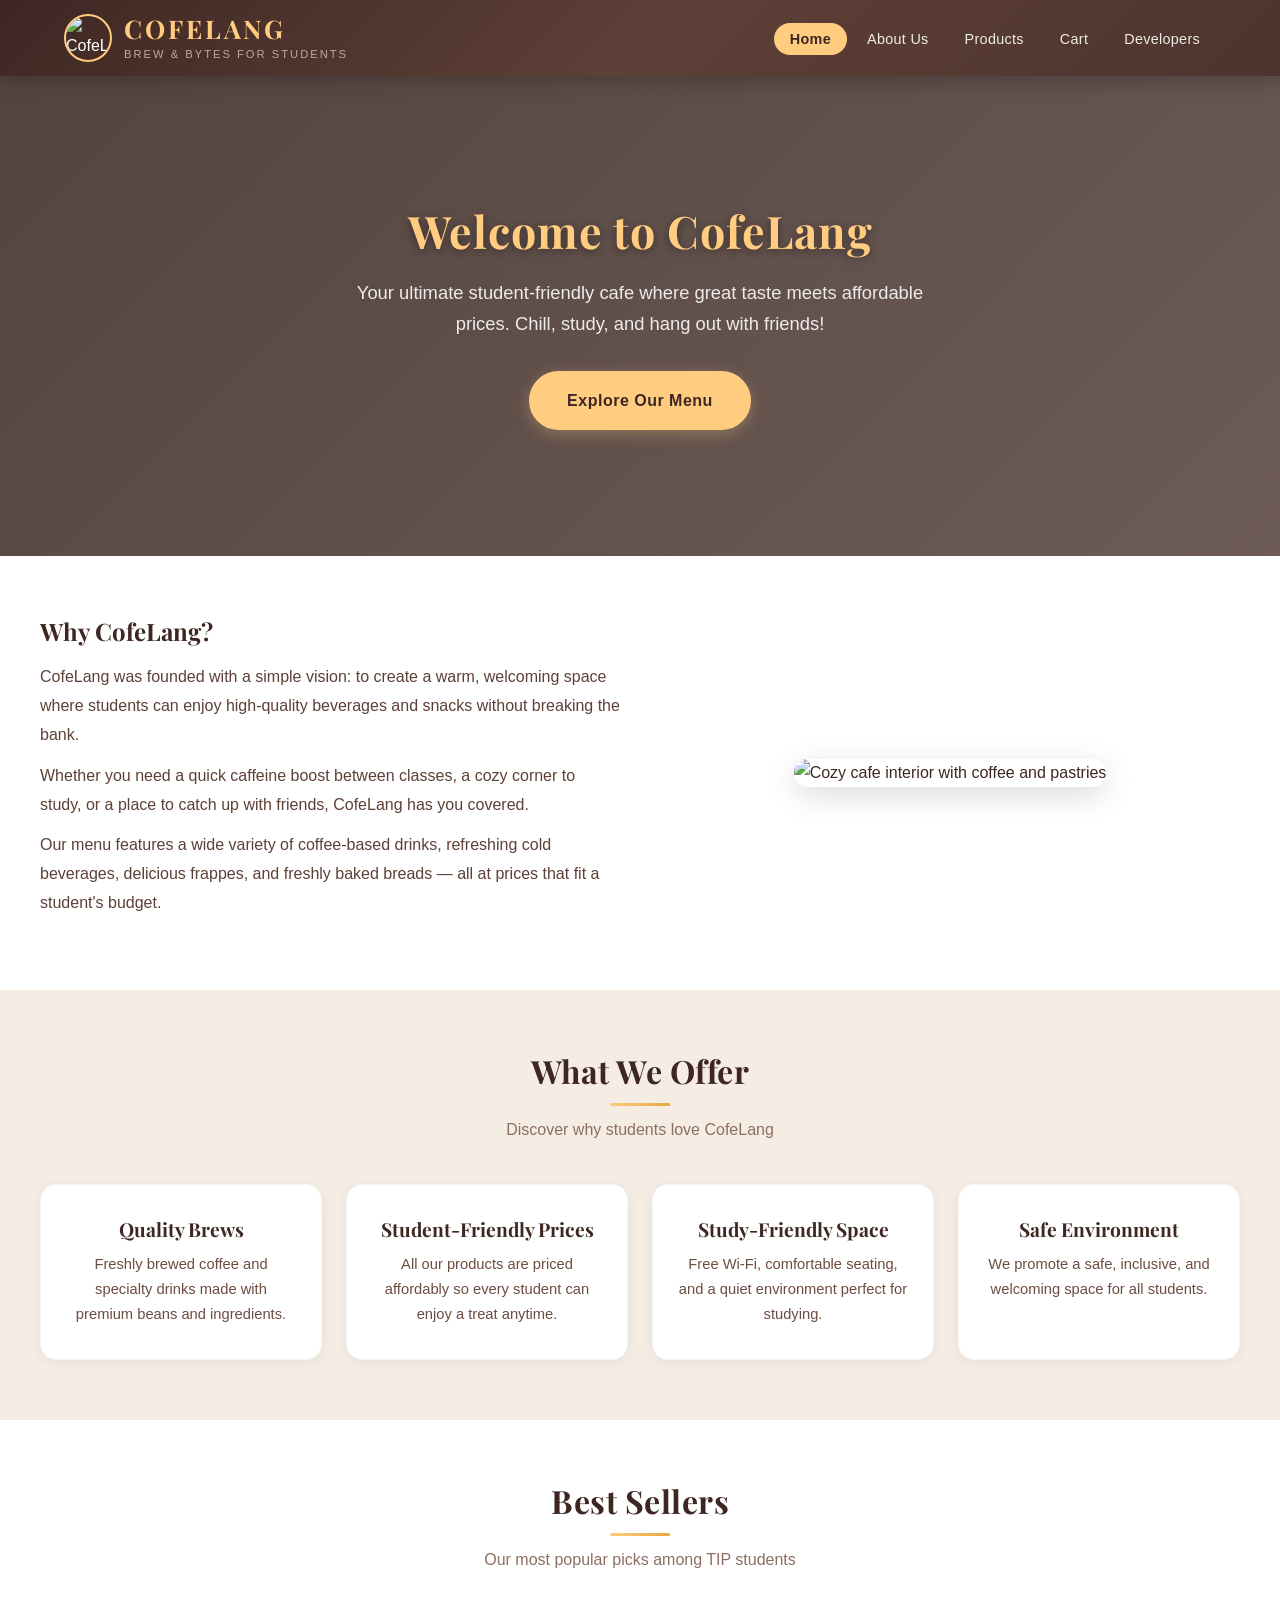
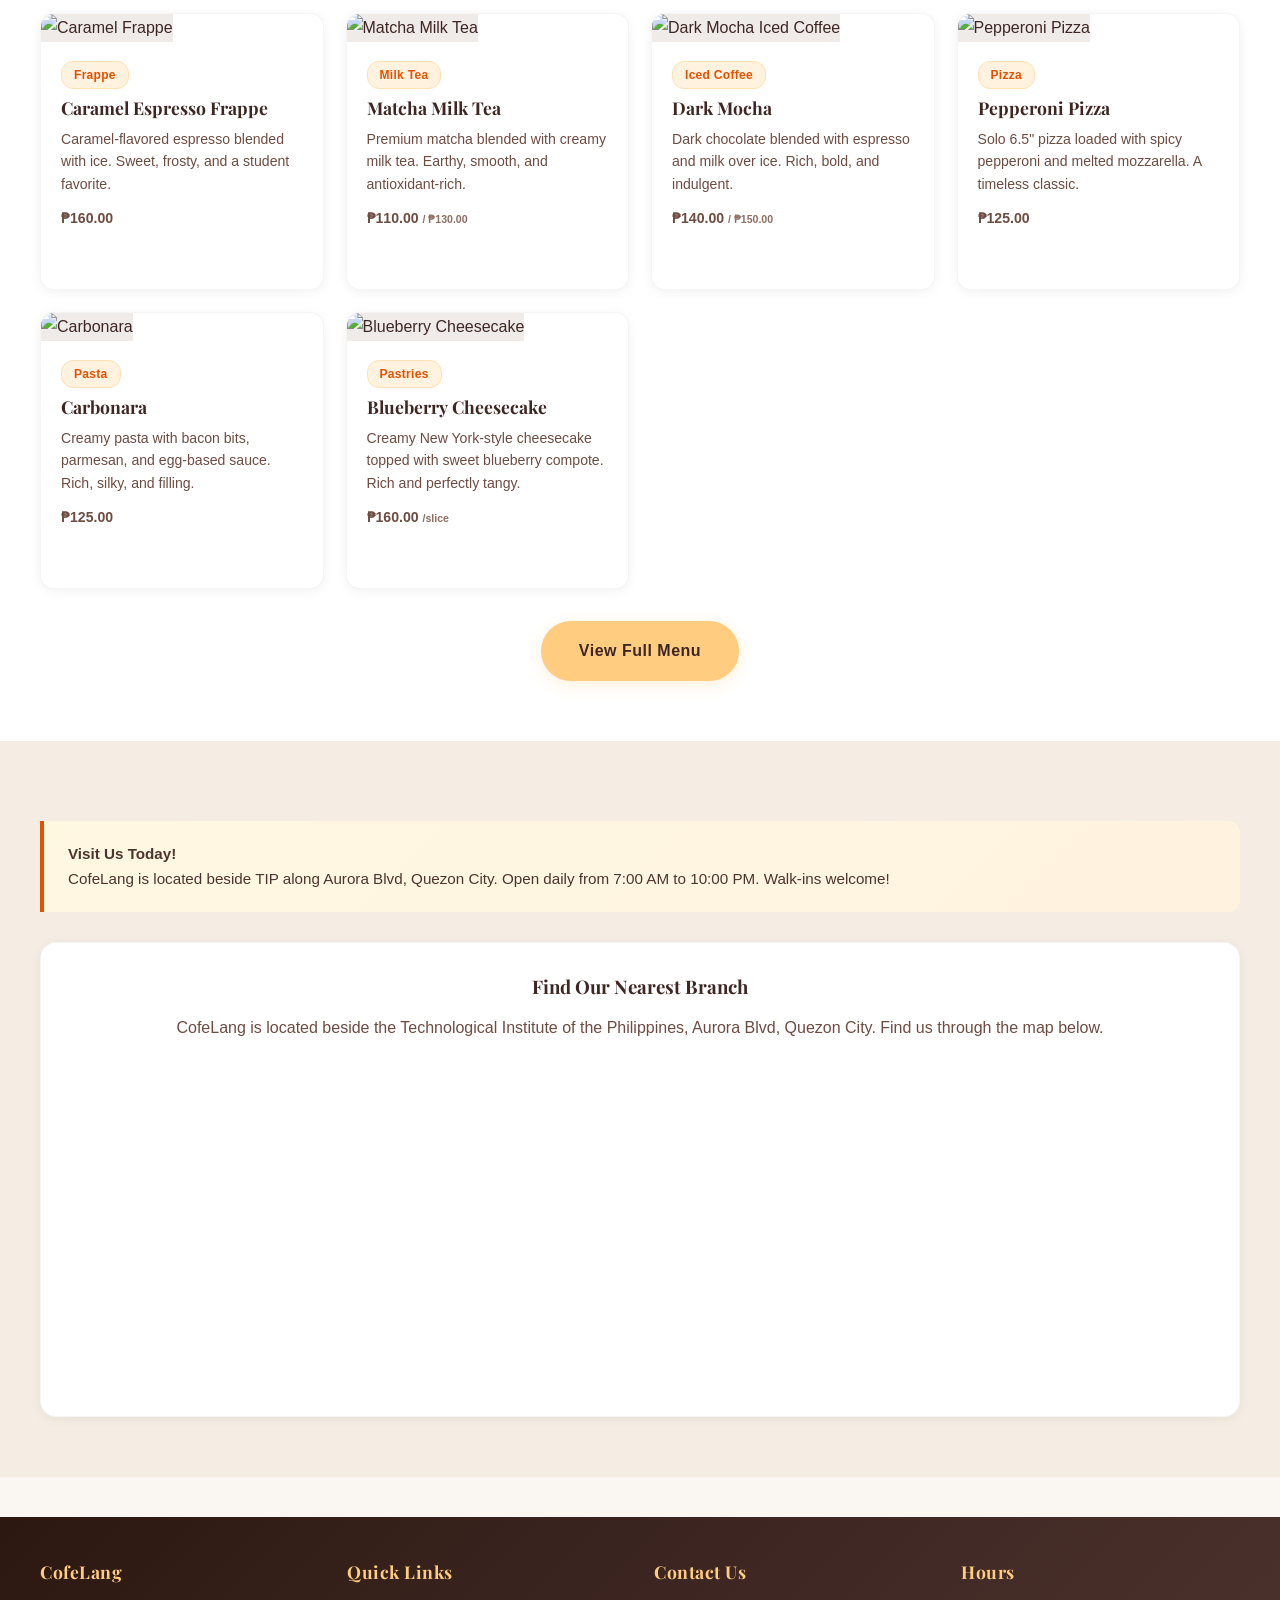
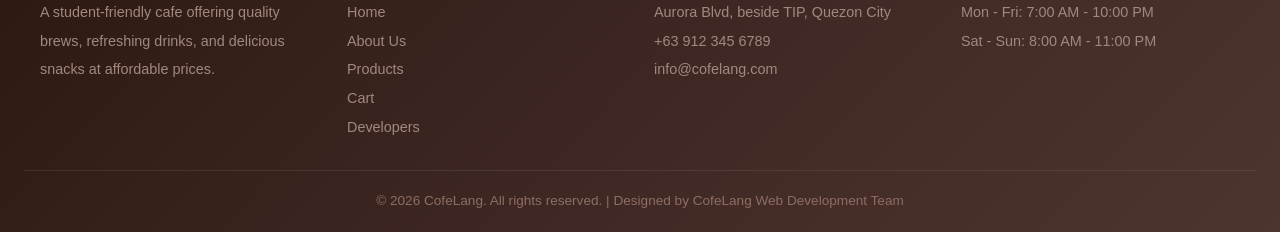
==== index.html @ e48afb29 "CofeLang Deployment" ====
﻿<!doctype html>
<html lang="en">
  <head>
    <meta charset="UTF-8" />
    <meta name="viewport" content="width=device-width, initial-scale=1.0" />
    <meta
      name="description"
      content="CofeLang - A cafe shop that welcomes every student to chill and hangout. Affordable prices, safe environment, and great drinks."
    />
    <meta
      name="keywords"
      content="cafe, coffee, students, hangout, affordable, CofeLang"
    />
    <meta name="author" content="CofeLang Web Development Team" />
    <title>CofeLang - Home</title>
    <link rel="icon" type="assets/icon/x-icon" href="assets/icon/logo.ico" />

    <link rel="preconnect" href="https://fonts.googleapis.com" />
    <link rel="preconnect" href="https://fonts.gstatic.com" crossorigin />
    <link
      href="https://fonts.googleapis.com/css2?family=Playfair+Display:wght@400;600;700&display=swap"
      rel="stylesheet"
    />

    <link rel="stylesheet" href="styles.css" />
  </head>
  <body>
    <header>
      <div class="header-container">
        <a href="index.html" class="logo">
          <img src="assets/logo.svg" alt="CofeLang Logo" />
          <div class="logo-text">
            <h1>CofeLang</h1>
            <p>Brew &amp; Bytes for Students</p>
          </div>
        </a>
        <nav>
          <ul>
            <li><a href="index.html" class="active">Home</a></li>
            <li><a href="about.html">About Us</a></li>
            <li><a href="products.html">Products</a></li>
            <li><a href="cart.html">Cart</a></li>
            <li><a href="developers.html">Developers</a></li>
          </ul>
        </nav>
      </div>
    </header>

    <section class="hero full-width">
      <h2>Welcome to CofeLang</h2>
      <p>
        Your ultimate student-friendly cafe where great taste meets affordable
        prices. Chill, study, and hang out with friends!
      </p>
      <a href="products.html" class="hero-btn">Explore Our Menu</a>
    </section>

    <section class="section-bg-white">
      <div class="section-inner">
        <div class="welcome">
          <div class="welcome-text">
            <h3>Why CofeLang?</h3>
            <p>
              CofeLang was founded with a simple vision: to create a warm,
              welcoming space where students can enjoy high-quality beverages
              and snacks without breaking the bank.
            </p>
            <p>
              Whether you need a quick caffeine boost between classes, a cozy
              corner to study, or a place to catch up with friends, CofeLang has
              you covered.
            </p>
            <p>
              Our menu features a wide variety of coffee-based drinks,
              refreshing cold beverages, delicious frappes, and freshly baked
              breads &mdash; all at prices that fit a student's budget.
            </p>
          </div>
          <div class="welcome-img">
            <img
              src="assets/cozy-cafe-interior.avif"
              alt="Cozy cafe interior with coffee and pastries"
            />
          </div>
        </div>
      </div>
    </section>

    <section class="section-bg-warm">
      <div class="section-inner">
        <h2 class="section-title">What We Offer</h2>
        <p class="section-subtitle">Discover why students love CofeLang</p>
        <div class="features">
          <article class="feature-card">
            <div class="feature-icon"></div>
            <h3>Quality Brews</h3>
            <p>
              Freshly brewed coffee and specialty drinks made with premium beans
              and ingredients.
            </p>
          </article>
          <article class="feature-card">
            <div class="feature-icon"></div>
            <h3>Student-Friendly Prices</h3>
            <p>
              All our products are priced affordably so every student can enjoy
              a treat anytime.
            </p>
          </article>
          <article class="feature-card">
            <div class="feature-icon"></div>
            <h3>Study-Friendly Space</h3>
            <p>
              Free Wi-Fi, comfortable seating, and a quiet environment perfect
              for studying.
            </p>
          </article>
          <article class="feature-card">
            <div class="feature-icon"></div>
            <h3>Safe Environment</h3>
            <p>
              We promote a safe, inclusive, and welcoming space for all
              students.
            </p>
          </article>
        </div>
      </div>
    </section>

    <section class="section-bg-white">
      <div class="section-inner">
        <h2 class="section-title">Best Sellers</h2>
        <p class="section-subtitle">
          Our most popular picks among TIP students
        </p>
        <div class="products-grid">
          <article class="product-card">
            <img
              src="assets/products/frappe/orig.jpg"
              alt="Caramel Frappe"
              class="product-img"
            />
            <div class="product-info">
              <span class="product-category">Frappe</span>
              <h3>Caramel Espresso Frappe</h3>
              <p>
                Caramel-flavored espresso blended with ice. Sweet, frosty, and a
                student favorite.
              </p>
              <p class="product-price">&#8369;160.00</p>
            </div>
          </article>

          <article class="product-card">
            <img
              src="assets/products/milktea/matcha.jpg"
              alt="Matcha Milk Tea"
              class="product-img"
            />
            <div class="product-info">
              <span class="product-category">Milk Tea</span>
              <h3>Matcha Milk Tea</h3>
              <p>
                Premium matcha blended with creamy milk tea. Earthy, smooth, and
                antioxidant-rich.
              </p>
              <p class="product-price">
                &#8369;110.00
                <span style="font-size: 0.75em; color: #8d6e63"
                  >/ &#8369;130.00</span
                >
              </p>
            </div>
          </article>

          <article class="product-card">
            <img
              src="assets/products/iced-coffee/dark-mocha.jpg"
              alt="Dark Mocha Iced Coffee"
              class="product-img"
            />
            <div class="product-info">
              <span class="product-category">Iced Coffee</span>
              <h3>Dark Mocha</h3>
              <p>
                Dark chocolate blended with espresso and milk over ice. Rich,
                bold, and indulgent.
              </p>
              <p class="product-price">
                &#8369;140.00
                <span style="font-size: 0.75em; color: #8d6e63"
                  >/ &#8369;150.00</span
                >
              </p>
            </div>
          </article>

          <article class="product-card">
            <img
              src="assets/products/Pizza/pizza/pepperoni-pizzaa.jpg"
              alt="Pepperoni Pizza"
              class="product-img"
            />
            <div class="product-info">
              <span class="product-category">Pizza</span>
              <h3>Pepperoni Pizza</h3>
              <p>
                Solo 6.5" pizza loaded with spicy pepperoni and melted
                mozzarella. A timeless classic.
              </p>
              <p class="product-price">&#8369;125.00</p>
            </div>
          </article>

          <article class="product-card">
            <img
              src="assets/products/Pasta/pasta/carbonara.jpg"
              alt="Carbonara"
              class="product-img"
            />
            <div class="product-info">
              <span class="product-category">Pasta</span>
              <h3>Carbonara</h3>
              <p>
                Creamy pasta with bacon bits, parmesan, and egg-based sauce.
                Rich, silky, and filling.
              </p>
              <p class="product-price">&#8369;125.00</p>
            </div>
          </article>

          <article class="product-card">
            <img
              src="assets/products/Pastries/pastries/blueberry-cheesecake.jpg"
              alt="Blueberry Cheesecake"
              class="product-img"
            />
            <div class="product-info">
              <span class="product-category">Pastries</span>
              <h3>Blueberry Cheesecake</h3>
              <p>
                Creamy New York-style cheesecake topped with sweet blueberry
                compote. Rich and perfectly tangy.
              </p>
              <p class="product-price">
                &#8369;160.00
                <span style="font-size: 0.75em; color: #8d6e63">/slice</span>
              </p>
            </div>
          </article>
        </div>
        <p style="text-align: center; margin-top: 32px">
          <a href="products.html" class="hero-btn" style="display: inline-block"
            >View Full Menu</a
          >
        </p>
      </div>
    </section>

    <section class="section-bg-warm">
      <div class="section-inner">
        <div class="highlight-box" style="margin-bottom: 20px">
          <strong>Visit Us Today!</strong><br />
          CofeLang is located beside TIP along Aurora Blvd, Quezon City. Open
          daily from 7:00 AM to 10:00 PM. Walk-ins welcome!
        </div>
        <div class="geolocation-section" id="location">
          <h3>Find Our Nearest Branch</h3>
          <p style="color: #6d4c41; margin-bottom: 15px">
            CofeLang is located beside the Technological Institute of the
            Philippines, Aurora Blvd, Quezon City. Find us through the map
            below.
          </p>
          <iframe
            src="https://maps.google.com/maps?q=Technological+Institute+of+the+Philippines+Aurora+Blvd+Quezon+City&t=&z=16&ie=UTF8&iwloc=&output=embed"
            width="100%"
            height="320"
            style="border: 0; border-radius: 10px"
            allowfullscreen=""
            loading="lazy"
            title="CofeLang Branch Location - near TIP Aurora Blvd"
          >
          </iframe>
        </div>
      </div>
    </section>

    <footer>
      <div class="footer-content">
        <div class="footer-col">
          <h4>CofeLang</h4>
          <p>
            A student-friendly cafe offering quality brews, refreshing drinks,
            and delicious snacks at affordable prices.
          </p>
        </div>
        <div class="footer-col">
          <h4>Quick Links</h4>
          <a href="index.html">Home</a>
          <a href="about.html">About Us</a>
          <a href="products.html">Products</a>
          <a href="cart.html">Cart</a>
          <a href="developers.html">Developers</a>
        </div>
        <div class="footer-col">
          <h4>Contact Us</h4>
          <p>Aurora Blvd, beside TIP, Quezon City</p>
          <p>+63 912 345 6789</p>
          <p>info@cofelang.com</p>
        </div>
        <div class="footer-col">
          <h4>Hours</h4>
          <p>Mon - Fri: 7:00 AM - 10:00 PM</p>
          <p>Sat - Sun: 8:00 AM - 11:00 PM</p>
        </div>
      </div>
      <div class="footer-bottom">
        <p>
          &copy; 2026 CofeLang. All rights reserved. | Designed by CofeLang Web
          Development Team
        </p>
      </div>
    </footer>
  </body>
</html>
---- styles.css ----
/* ============================================
   CofeLang - External Stylesheet
   Cafe Shop Website for Students
   ============================================ */

/* --- CSS Reset & Base Styles --- */
* {
  margin: 0;
  padding: 0;
  box-sizing: border-box;
}

html {
  scroll-behavior: smooth;
}

body {
  font-family: 'Segoe UI', Arial, Helvetica, sans-serif;
  background-color: #faf6f1;
  color: #3e2723;
  line-height: 1.7;
  -webkit-font-smoothing: antialiased;
}

h1,
h2,
h3,
h4,
h5,
h6 {
  font-family: 'Playfair Display', Georgia, serif;
  font-weight: 700;
  line-height: 1.3;
}

/* --- Header & Navigation --- */
header {
  background: linear-gradient(135deg, #3e2723 0%, #5d4037 50%, #4e342e 100%);
  color: #fff;
  padding: 12px 0;
  position: sticky;
  top: 0;
  z-index: 1000;
  box-shadow: 0 4px 20px rgba(0, 0, 0, 0.25);
  backdrop-filter: blur(10px);
}

.header-container {
  max-width: 1200px;
  margin: 0 auto;
  padding: 0 24px;
  display: flex;
  align-items: center;
  justify-content: space-between;
}

.logo {
  display: flex;
  align-items: center;
  gap: 12px;
  text-decoration: none;
  color: #fff;
}

.logo img {
  height: 48px;
  width: 48px;
  border-radius: 50%;
  border: 2px solid #ffcc80;
  transition: transform 0.3s ease;
}

.logo:hover img {
  transform: scale(1.05);
}

.logo-text h1 {
  font-size: 1.6em;
  font-family: 'Playfair Display', Georgia, serif;
  color: #ffcc80;
  letter-spacing: 3px;
  text-transform: uppercase;
}

.logo-text p {
  font-family: 'Segoe UI', Arial, sans-serif;
  font-size: 0.7em;
  color: #bcaaa4;
  letter-spacing: 2px;
  text-transform: uppercase;
  font-weight: 300;
}

nav ul {
  list-style: none;
  display: flex;
  gap: 4px;
}

nav ul li a {
  color: #efebe9;
  text-decoration: none;
  padding: 8px 16px;
  border-radius: 20px;
  transition: all 0.3s ease;
  font-family: 'Segoe UI', Arial, sans-serif;
  font-size: 0.9em;
  font-weight: 500;
  letter-spacing: 0.3px;
}

nav ul li a:hover,
nav ul li a.active {
  background-color: #ffcc80;
  color: #3e2723;
  font-weight: 600;
}

/* --- Hero Section (Home Page) --- */
.hero {
  background:
    linear-gradient(135deg, rgba(42, 24, 18, 0.8), rgba(62, 39, 35, 0.75)),
    url('https://images.unsplash.com/photo-1495474472287-4d71bcdd2085?w=1200')
      center/cover no-repeat;
  color: #fff;
  text-align: center;
  padding: 100px 24px;
  min-height: 480px;
  display: flex;
  flex-direction: column;
  align-items: center;
  justify-content: center;
}

.hero h2 {
  font-size: 2.8em;
  margin-bottom: 16px;
  color: #ffcc80;
  text-shadow: 0 2px 8px rgba(0, 0, 0, 0.4);
  letter-spacing: 1px;
}

.hero p {
  font-family: 'Segoe UI', Arial, sans-serif;
  font-size: 1.15em;
  max-width: 580px;
  margin-bottom: 32px;
  color: #efebe9;
  line-height: 1.7;
  font-weight: 300;
}

.hero-btn {
  display: inline-block;
  padding: 14px 36px;
  background-color: #ffcc80;
  color: #3e2723;
  text-decoration: none;
  border-radius: 30px;
  font-family: 'Segoe UI', Arial, sans-serif;
  font-size: 1em;
  font-weight: 600;
  letter-spacing: 0.5px;
  transition: all 0.3s ease;
  border: 2px solid #ffcc80;
  box-shadow: 0 4px 15px rgba(255, 204, 128, 0.3);
}

.hero-btn:hover {
  background-color: transparent;
  color: #ffcc80;
  box-shadow: 0 4px 20px rgba(255, 204, 128, 0.4);
  transform: translateY(-2px);
}

/* --- Section Styles --- */
section {
  max-width: 1200px;
  margin: 0 auto;
  padding: 60px 24px;
}

/* Full-width override for sections that should span the viewport */
section.hero,
section.full-width {
  max-width: none;
  margin: 0;
}

.section-title {
  text-align: center;
  font-size: 2em;
  color: #3e2723;
  margin-bottom: 10px;
  position: relative;
  letter-spacing: 0.5px;
}

.section-title::after {
  content: '';
  display: block;
  width: 60px;
  height: 3px;
  background: linear-gradient(90deg, #ffcc80, #e6a740);
  margin: 12px auto 0;
  border-radius: 2px;
}

.section-subtitle {
  text-align: center;
  color: #8d6e63;
  margin-bottom: 40px;
  font-family: 'Segoe UI', Arial, sans-serif;
  font-size: 1em;
  font-weight: 400;
}

/* --- Welcome Section (Home) --- */
.welcome {
  display: flex;
  align-items: center;
  gap: 40px;
  flex-wrap: wrap;
  justify-content: center;
}

.welcome-text {
  flex: 1;
  min-width: 300px;
}

.welcome-text h3 {
  font-size: 1.5em;
  color: #3e2723;
  margin-bottom: 16px;
}

.welcome-text p {
  font-family: 'Segoe UI', Arial, sans-serif;
  font-size: 1em;
  color: #5d4037;
  margin-bottom: 12px;
  line-height: 1.8;
}

.welcome-img {
  flex: 1;
  min-width: 300px;
  text-align: center;
}

.welcome-img img {
  width: 100%;
  max-width: 450px;
  border-radius: 16px;
  box-shadow: 0 8px 30px rgba(0, 0, 0, 0.15);
  transition: transform 0.3s ease;
}

.welcome-img img:hover {
  transform: scale(1.02);
}

/* --- Features Grid --- */
.features {
  display: grid;
  grid-template-columns: repeat(auto-fit, minmax(250px, 1fr));
  gap: 24px;
  margin-top: 40px;
}

.feature-card {
  background: #fff;
  border-radius: 16px;
  padding: 32px 24px;
  text-align: center;
  box-shadow: 0 2px 12px rgba(0, 0, 0, 0.06);
  border: 1px solid rgba(0, 0, 0, 0.04);
  transition:
    transform 0.3s ease,
    box-shadow 0.3s ease;
}

.feature-card:hover {
  transform: translateY(-6px);
  box-shadow: 0 12px 32px rgba(0, 0, 0, 0.12);
}

.feature-icon {
  font-size: 2.8em;
  margin-bottom: 16px;
  display: none;
}

.feature-card h3 {
  color: #3e2723;
  margin-bottom: 10px;
  font-size: 1.2em;
}

.feature-card p {
  font-family: 'Segoe UI', Arial, sans-serif;
  color: #6d4c41;
  font-size: 0.92em;
  line-height: 1.7;
}

/* --- About Page --- */
.about-content {
  display: flex;
  gap: 40px;
  flex-wrap: wrap;
  align-items: flex-start;
}

.about-text {
  flex: 1;
  min-width: 300px;
}

.about-text h3 {
  font-size: 1.4em;
  color: #3e2723;
  margin-bottom: 14px;
  border-left: 4px solid #ffcc80;
  padding-left: 14px;
}

.about-text p {
  font-family: 'Segoe UI', Arial, sans-serif;
  margin-bottom: 14px;
  color: #5d4037;
  text-align: justify;
  line-height: 1.8;
}

.about-image {
  flex: 1;
  min-width: 300px;
  text-align: center;
}

.about-image img {
  width: 100%;
  max-width: 420px;
  border-radius: 16px;
  box-shadow: 0 8px 30px rgba(0, 0, 0, 0.12);
}

.mission-vision {
  display: grid;
  grid-template-columns: repeat(auto-fit, minmax(300px, 1fr));
  gap: 24px;
  margin-top: 40px;
}

.mv-card {
  background: linear-gradient(135deg, #3e2723, #5d4037);
  color: #fff;
  border-radius: 16px;
  padding: 32px;
  text-align: center;
  box-shadow: 0 6px 24px rgba(0, 0, 0, 0.15);
}

.mv-card h3 {
  color: #ffcc80;
  margin-bottom: 14px;
  font-size: 1.3em;
}

.mv-card p {
  font-family: 'Segoe UI', Arial, sans-serif;
  color: #d7ccc8;
  line-height: 1.8;
  font-size: 0.95em;
}

/* --- Products Page --- */
.category-filter {
  text-align: center;
  margin-bottom: 30px;
}

.category-filter button {
  padding: 10px 24px;
  margin: 4px;
  border: 2px solid #4e342e;
  background: transparent;
  color: #4e342e;
  border-radius: 25px;
  cursor: pointer;
  font-family: 'Segoe UI', Arial, sans-serif;
  font-size: 0.9em;
  font-weight: 500;
  transition: all 0.3s ease;
}

.category-filter button:hover,
.category-filter button.active {
  background-color: #4e342e;
  color: #fff;
}

.products-grid {
  display: grid;
  grid-template-columns: repeat(auto-fill, minmax(260px, 1fr));
  gap: 22px;
}

.product-card {
  background: #fff;
  border-radius: 14px;
  overflow: hidden;
  box-shadow: 0 2px 12px rgba(0, 0, 0, 0.06);
  border: 1px solid rgba(0, 0, 0, 0.04);
  transition:
    transform 0.3s ease,
    box-shadow 0.3s ease;
}

.product-card:hover {
  transform: translateY(-5px);
  box-shadow: 0 10px 28px rgba(0, 0, 0, 0.12);
}

.product-img {
  width: 100%;
  height: 200px;
  object-fit: cover;
  background-color: #efebe9;
}

.product-info {
  padding: 18px 20px 20px;
}

.product-category {
  display: inline-block;
  background-color: #fff3e0;
  color: #e65100;
  padding: 3px 12px;
  border-radius: 12px;
  font-family: 'Segoe UI', Arial, sans-serif;
  font-size: 0.75em;
  margin-bottom: 8px;
  font-weight: 600;
  letter-spacing: 0.3px;
  border: 1px solid #ffe0b2;
}

.product-info h3 {
  color: #3e2723;
  margin-bottom: 8px;
  font-size: 1.1em;
}

.product-info p {
  font-family: 'Segoe UI', Arial, sans-serif;
  color: #6d4c41;
  font-size: 0.88em;
  margin-bottom: 12px;
  min-height: 50px;
  line-height: 1.6;
}

.product-price {
  font-family: 'Segoe UI', Arial, sans-serif;
  font-size: 1.25em;
  color: #e65100;
  font-weight: 700;
}

.product-btn {
  display: inline-block;
  margin-top: 10px;
  padding: 8px 20px;
  background-color: #4e342e;
  color: #fff;
  border: none;
  border-radius: 20px;
  font-family: 'Segoe UI', Arial, sans-serif;
  font-size: 0.88em;
  font-weight: 500;
  cursor: pointer;
  transition: all 0.3s ease;
  text-decoration: none;
}

.product-btn:hover {
  background-color: #6d4c41;
  transform: translateY(-1px);
}

/* --- Cart Page --- */
.cart-section {
  max-width: 900px;
  margin: 0 auto;
  padding: 40px 20px;
}

.cart-form {
  background: #fff;
  border-radius: 16px;
  padding: 32px;
  box-shadow: 0 2px 12px rgba(0, 0, 0, 0.06);
  border: 1px solid rgba(0, 0, 0, 0.04);
}

.cart-form h2 {
  color: #3e2723;
  margin-bottom: 24px;
  text-align: center;
  border-bottom: 2px solid #ffcc80;
  padding-bottom: 12px;
  font-size: 1.4em;
}

.form-group {
  margin-bottom: 20px;
}

.form-group label {
  display: block;
  margin-bottom: 6px;
  color: #3e2723;
  font-family: 'Segoe UI', Arial, sans-serif;
  font-weight: 600;
  font-size: 0.92em;
}

.form-group input[type='text'],
.form-group input[type='email'],
.form-group input[type='number'],
.form-group input[type='tel'],
.form-group select,
.form-group textarea {
  width: 100%;
  padding: 12px 16px;
  border: 1.5px solid #d7ccc8;
  border-radius: 10px;
  font-family: 'Segoe UI', Arial, sans-serif;
  font-size: 0.95em;
  transition:
    border-color 0.3s ease,
    box-shadow 0.3s ease;
  background-color: #faf6f1;
  color: #3e2723;
}

.form-group input:focus,
.form-group select:focus,
.form-group textarea:focus {
  outline: none;
  border-color: #ffcc80;
  box-shadow: 0 0 0 3px rgba(255, 204, 128, 0.2);
}

.form-group textarea {
  resize: vertical;
  min-height: 80px;
}

.checkbox-group {
  display: flex;
  flex-wrap: wrap;
  gap: 14px;
  margin-top: 8px;
}

.checkbox-group label {
  display: flex;
  align-items: center;
  gap: 6px;
  font-family: 'Segoe UI', Arial, sans-serif;
  font-weight: 400;
  font-size: 0.92em;
  cursor: pointer;
  color: #5d4037;
}

.checkbox-group input[type='checkbox'] {
  width: 18px;
  height: 18px;
  accent-color: #4e342e;
  cursor: pointer;
}

.radio-group {
  display: flex;
  gap: 18px;
  margin-top: 8px;
  flex-wrap: wrap;
}

.radio-group label {
  display: flex;
  align-items: center;
  gap: 6px;
  font-family: 'Segoe UI', Arial, sans-serif;
  font-weight: 400;
  font-size: 0.92em;
  cursor: pointer;
  color: #5d4037;
}

.radio-group input[type='radio'] {
  width: 18px;
  height: 18px;
  accent-color: #4e342e;
  cursor: pointer;
}

.form-row {
  display: grid;
  grid-template-columns: 1fr 1fr;
  gap: 20px;
}

.submit-btn {
  display: block;
  width: 100%;
  padding: 14px;
  background: linear-gradient(135deg, #4e342e, #6d4c41);
  color: #fff;
  border: none;
  border-radius: 30px;
  font-family: 'Segoe UI', Arial, sans-serif;
  font-size: 1.05em;
  font-weight: 600;
  cursor: pointer;
  transition: all 0.3s ease;
  margin-top: 10px;
  letter-spacing: 0.5px;
  box-shadow: 0 4px 15px rgba(0, 0, 0, 0.15);
}

.submit-btn:hover {
  background: linear-gradient(135deg, #5d4037, #795548);
  box-shadow: 0 6px 20px rgba(0, 0, 0, 0.2);
  transform: translateY(-1px);
}

/* --- Geolocation Section --- */
.geolocation-section {
  background: #fff;
  border-radius: 16px;
  padding: 32px;
  margin-top: 30px;
  box-shadow: 0 2px 12px rgba(0, 0, 0, 0.06);
  border: 1px solid rgba(0, 0, 0, 0.04);
  text-align: center;
}

.geolocation-section h3 {
  color: #3e2723;
  margin-bottom: 14px;
}

.geo-btn {
  padding: 12px 28px;
  background-color: #ffcc80;
  color: #3e2723;
  border: 2px solid #ffcc80;
  border-radius: 25px;
  font-family: 'Segoe UI', Arial, sans-serif;
  font-size: 0.95em;
  font-weight: 600;
  cursor: pointer;
  transition: all 0.3s ease;
}

.geo-btn:hover {
  background-color: #3e2723;
  color: #fff;
  border-color: #3e2723;
}

#geoResult {
  margin-top: 15px;
  padding: 15px;
  background-color: #faf6f1;
  border-radius: 10px;
  min-height: 40px;
  color: #5d4037;
  font-family: 'Segoe UI', Arial, sans-serif;
}

.map-placeholder {
  width: 100%;
  height: 250px;
  background-color: #d7ccc8;
  border-radius: 10px;
  margin-top: 15px;
  display: flex;
  align-items: center;
  justify-content: center;
  color: #4e342e;
  font-size: 1.1em;
}

/* --- Audio & Video Section --- */
.media-section {
  display: grid;
  grid-template-columns: repeat(auto-fit, minmax(280px, 1fr));
  gap: 24px;
  margin-top: 40px;
}

.media-card {
  background: #fff;
  border-radius: 16px;
  padding: 24px;
  box-shadow: 0 2px 12px rgba(0, 0, 0, 0.06);
  border: 1px solid rgba(0, 0, 0, 0.04);
  text-align: center;
}

.media-card h3 {
  color: #3e2723;
  margin-bottom: 14px;
  font-size: 1.15em;
}

.media-card video,
.media-card audio {
  width: 100%;
  border-radius: 10px;
  margin-bottom: 10px;
}

.media-card p {
  font-family: 'Segoe UI', Arial, sans-serif;
  color: #6d4c41;
  font-size: 0.9em;
  line-height: 1.6;
}

/* --- Developers Page --- */
.developers-grid {
  display: grid;
  grid-template-columns: repeat(auto-fit, minmax(340px, 1fr));
  gap: 24px;
  margin-top: 40px;
}

.developer-card {
  background: #fff;
  border-radius: 16px;
  overflow: hidden;
  box-shadow: 0 2px 12px rgba(0, 0, 0, 0.06);
  border: 1px solid rgba(0, 0, 0, 0.04);
  transition:
    transform 0.3s ease,
    box-shadow 0.3s ease;
}

.developer-card:hover {
  transform: translateY(-5px);
  box-shadow: 0 10px 28px rgba(0, 0, 0, 0.12);
}

.dev-photo {
  width: 100%;
  height: 300px;
  object-fit: cover;
  background-color: #d7ccc8;
}

.dev-info {
  padding: 24px;
  text-align: center;
}

.dev-info h3 {
  color: #3e2723;
  font-size: 1.3em;
  margin-bottom: 6px;
}

.dev-role {
  color: #ffcc80;
  background-color: #3e2723;
  display: inline-block;
  padding: 4px 14px;
  border-radius: 14px;
  font-family: 'Segoe UI', Arial, sans-serif;
  font-size: 0.82em;
  font-weight: 500;
  margin-bottom: 14px;
}

.dev-info p {
  font-family: 'Segoe UI', Arial, sans-serif;
  color: #6d4c41;
  font-size: 0.92em;
  margin-bottom: 8px;
}

.dev-info ul {
  list-style: none;
  margin-top: 14px;
  text-align: left;
}

.dev-info ul li {
  padding: 6px 0;
  border-bottom: 1px solid #f5f0eb;
  color: #5d4037;
  font-family: 'Segoe UI', Arial, sans-serif;
  font-size: 0.92em;
}

.dev-info ul li strong {
  color: #3e2723;
}

/* --- Footer --- */
footer {
  background: linear-gradient(135deg, #2c1810 0%, #3e2723 50%, #4e342e 100%);
  color: #d7ccc8;
  padding: 44px 24px 20px;
  margin-top: 40px;
}

.footer-content {
  max-width: 1200px;
  margin: 0 auto;
  display: grid;
  grid-template-columns: repeat(auto-fit, minmax(240px, 1fr));
  gap: 28px;
}

.footer-col h4 {
  color: #ffcc80;
  margin-bottom: 14px;
  font-size: 1.1em;
  letter-spacing: 0.5px;
}

.footer-col p,
.footer-col a {
  font-family: 'Segoe UI', Arial, sans-serif;
  color: #a1887f;
  text-decoration: none;
  line-height: 2;
  display: block;
  font-size: 0.9em;
  transition: color 0.3s ease;
}

.footer-col a:hover {
  color: #ffcc80;
}

.footer-bottom {
  text-align: center;
  margin-top: 28px;
  padding-top: 18px;
  border-top: 1px solid rgba(255, 255, 255, 0.08);
  color: #8d6e63;
  font-family: 'Segoe UI', Arial, sans-serif;
  font-size: 0.85em;
}

/* --- Utilities --- */
.text-center {
  text-align: center;
}

.mt-20 {
  margin-top: 20px;
}

.mb-20 {
  margin-bottom: 20px;
}

/* --- Section Background Variants --- */
.section-bg-white {
  background-color: #ffffff;
  max-width: none;
  margin: 0;
  padding: 60px 24px;
}

.section-bg-warm {
  background-color: #f5ede3;
  max-width: none;
  margin: 0;
  padding: 60px 24px;
}

.section-bg-white .section-inner,
.section-bg-warm .section-inner {
  max-width: 1200px;
  margin: 0 auto;
}

a:focus-visible,
button:focus-visible,
input:focus-visible,
select:focus-visible,
textarea:focus-visible {
  outline: 3px solid #ffcc80;
  outline-offset: 2px;
  border-radius: 4px;
}

/* --- Highlight Box --- */
.highlight-box {
  background: linear-gradient(135deg, #fff8e1, #fff3e0);
  border-left: 4px solid #e65100;
  padding: 20px 24px;
  border-radius: 0 12px 12px 0;
  margin: 20px 0;
  color: #4e342e;
  font-family: 'Segoe UI', Arial, sans-serif;
  font-size: 0.95em;
  line-height: 1.7;
}

/* --- Table Styling --- */
.cart-table {
  width: 100%;
  border-collapse: collapse;
  margin: 20px 0;
  background: #fff;
  border-radius: 12px;
  overflow: hidden;
}

.cart-table th,
.cart-table td {
  padding: 12px 16px;
  text-align: left;
  border-bottom: 1px solid #f5f0eb;
  font-family: 'Segoe UI', Arial, sans-serif;
  font-size: 0.92em;
}

.cart-table th {
  background-color: #3e2723;
  color: #fff;
  font-weight: 600;
}

.cart-table tr:hover {
  background-color: #faf6f1;
}

/* --- Testimonials --- */
.testimonials {
  display: grid;
  grid-template-columns: repeat(auto-fit, minmax(280px, 1fr));
  gap: 20px;
  margin-top: 40px;
}

.testimonial-card {
  background: #fff;
  border-radius: 14px;
  padding: 24px;
  box-shadow: 0 2px 12px rgba(0, 0, 0, 0.06);
  border: 1px solid rgba(0, 0, 0, 0.04);
  border-left: 4px solid #ffcc80;
}

.testimonial-card p {
  font-family: 'Segoe UI', Arial, sans-serif;
  color: #5d4037;
  font-style: italic;
  margin-bottom: 10px;
  line-height: 1.7;
  font-size: 0.95em;
}

.testimonial-card cite {
  font-family: 'Segoe UI', Arial, sans-serif;
  color: #3e2723;
  font-weight: 600;
  font-style: normal;
  font-size: 0.9em;
}

/* --- Hours Table --- */
.hours-table {
  width: 100%;
  max-width: 500px;
  margin: 20px auto;
  border-collapse: collapse;
}

.hours-table td {
  padding: 10px 20px;
  border-bottom: 1px solid #efebe9;
  font-family: 'Segoe UI', Arial, sans-serif;
  font-size: 0.95em;
}

.hours-table td:first-child {
  font-weight: 600;
  color: #3e2723;
}

.hours-table td:last-child {
  text-align: right;
  color: #6d4c41;
}

/* --- Placeholder for product images --- */
.placeholder-img {
  width: 100%;
  height: 200px;
  background: linear-gradient(135deg, #f5f0eb, #efebe9);
}

/* --- Responsive Design --- */
@media (max-width: 768px) {
  .header-container {
    flex-direction: column;
    gap: 10px;
  }

  nav ul {
    flex-wrap: wrap;
    justify-content: center;
  }

  .hero h2 {
    font-size: 2em;
  }

  .hero p {
    font-size: 1em;
  }

  .form-row {
    grid-template-columns: 1fr;
  }

  .section-title {
    font-size: 1.6em;
  }

  .features {
    grid-template-columns: 1fr;
  }

  .media-section {
    grid-template-columns: 1fr;
  }

  .developers-grid {
    grid-template-columns: 1fr;
  }
}

@media (max-width: 480px) {
  nav ul li a {
    padding: 6px 12px;
    font-size: 0.82em;
  }

  .hero {
    padding: 70px 16px;
  }

  .hero h2 {
    font-size: 1.6em;
  }

  .hero p {
    font-size: 0.92em;
  }

  section {
    padding: 40px 16px;
  }

  .products-grid {
    grid-template-columns: 1fr;
  }
}
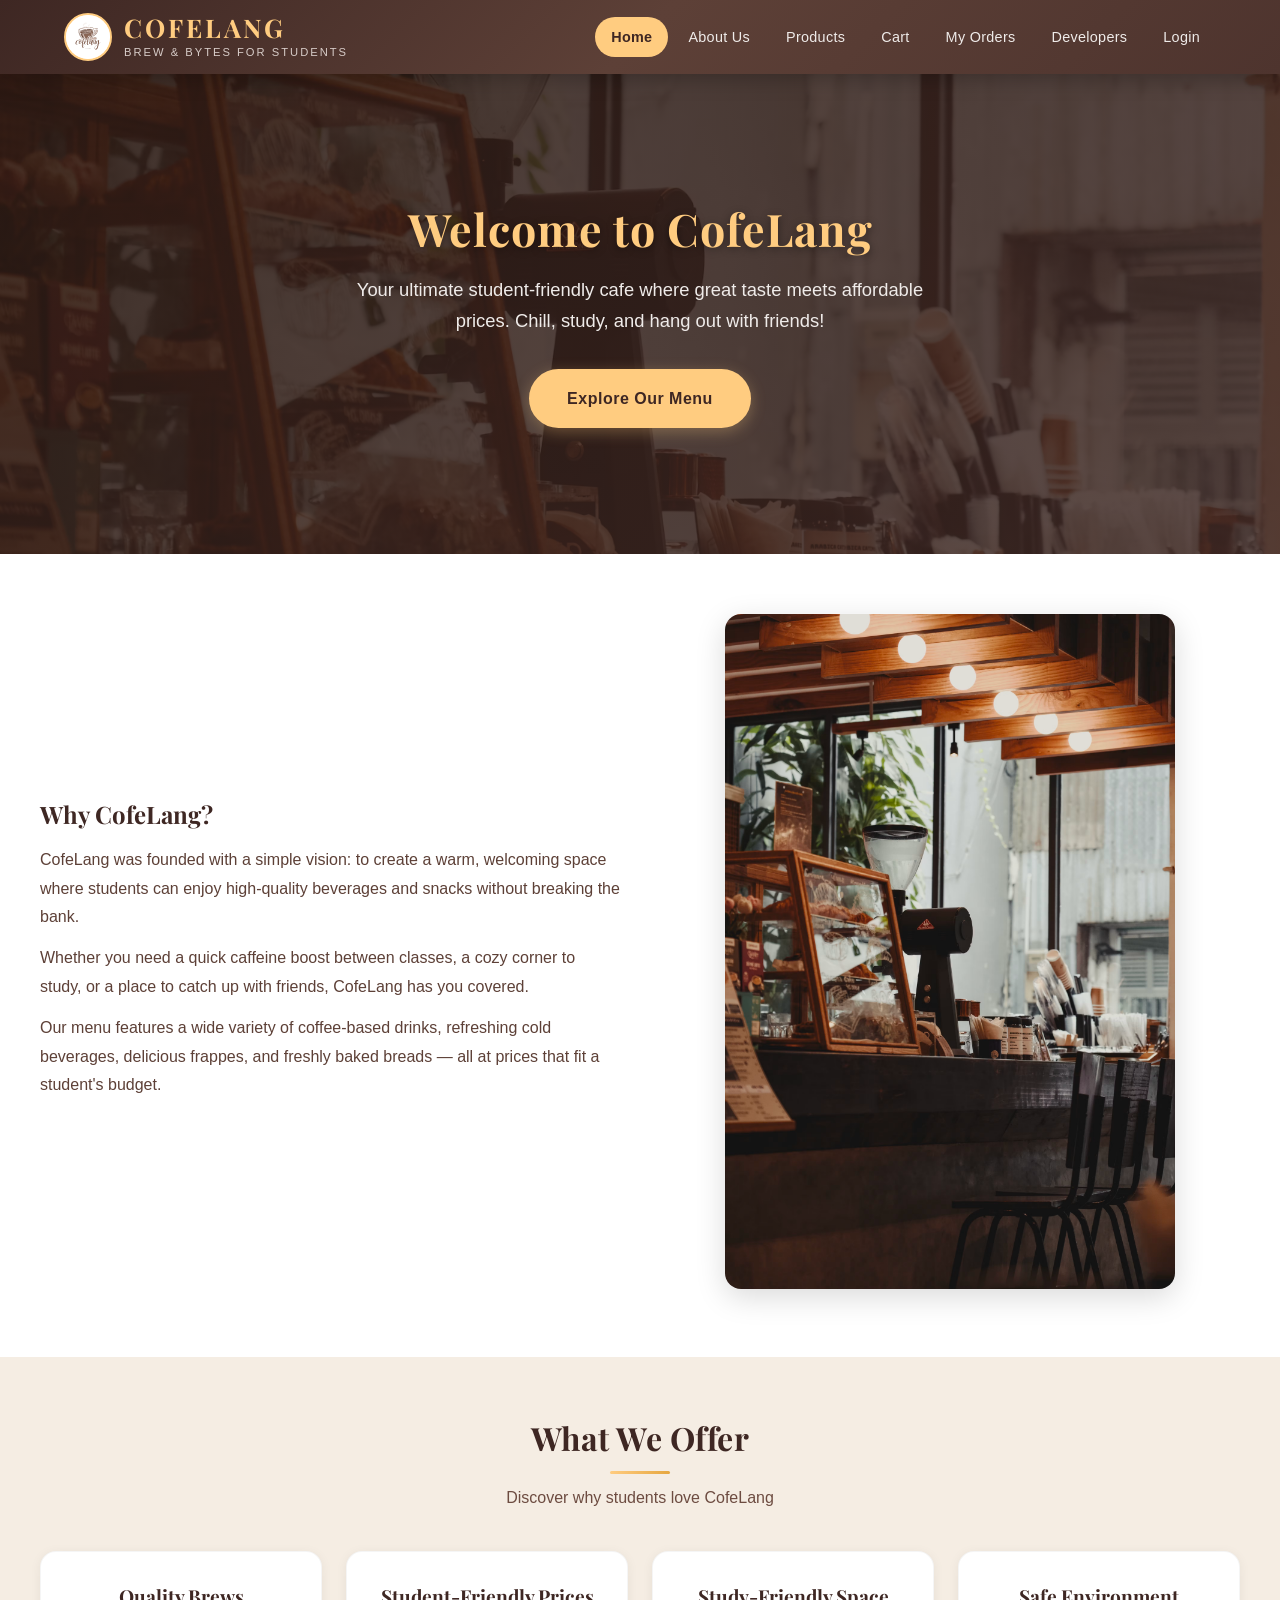
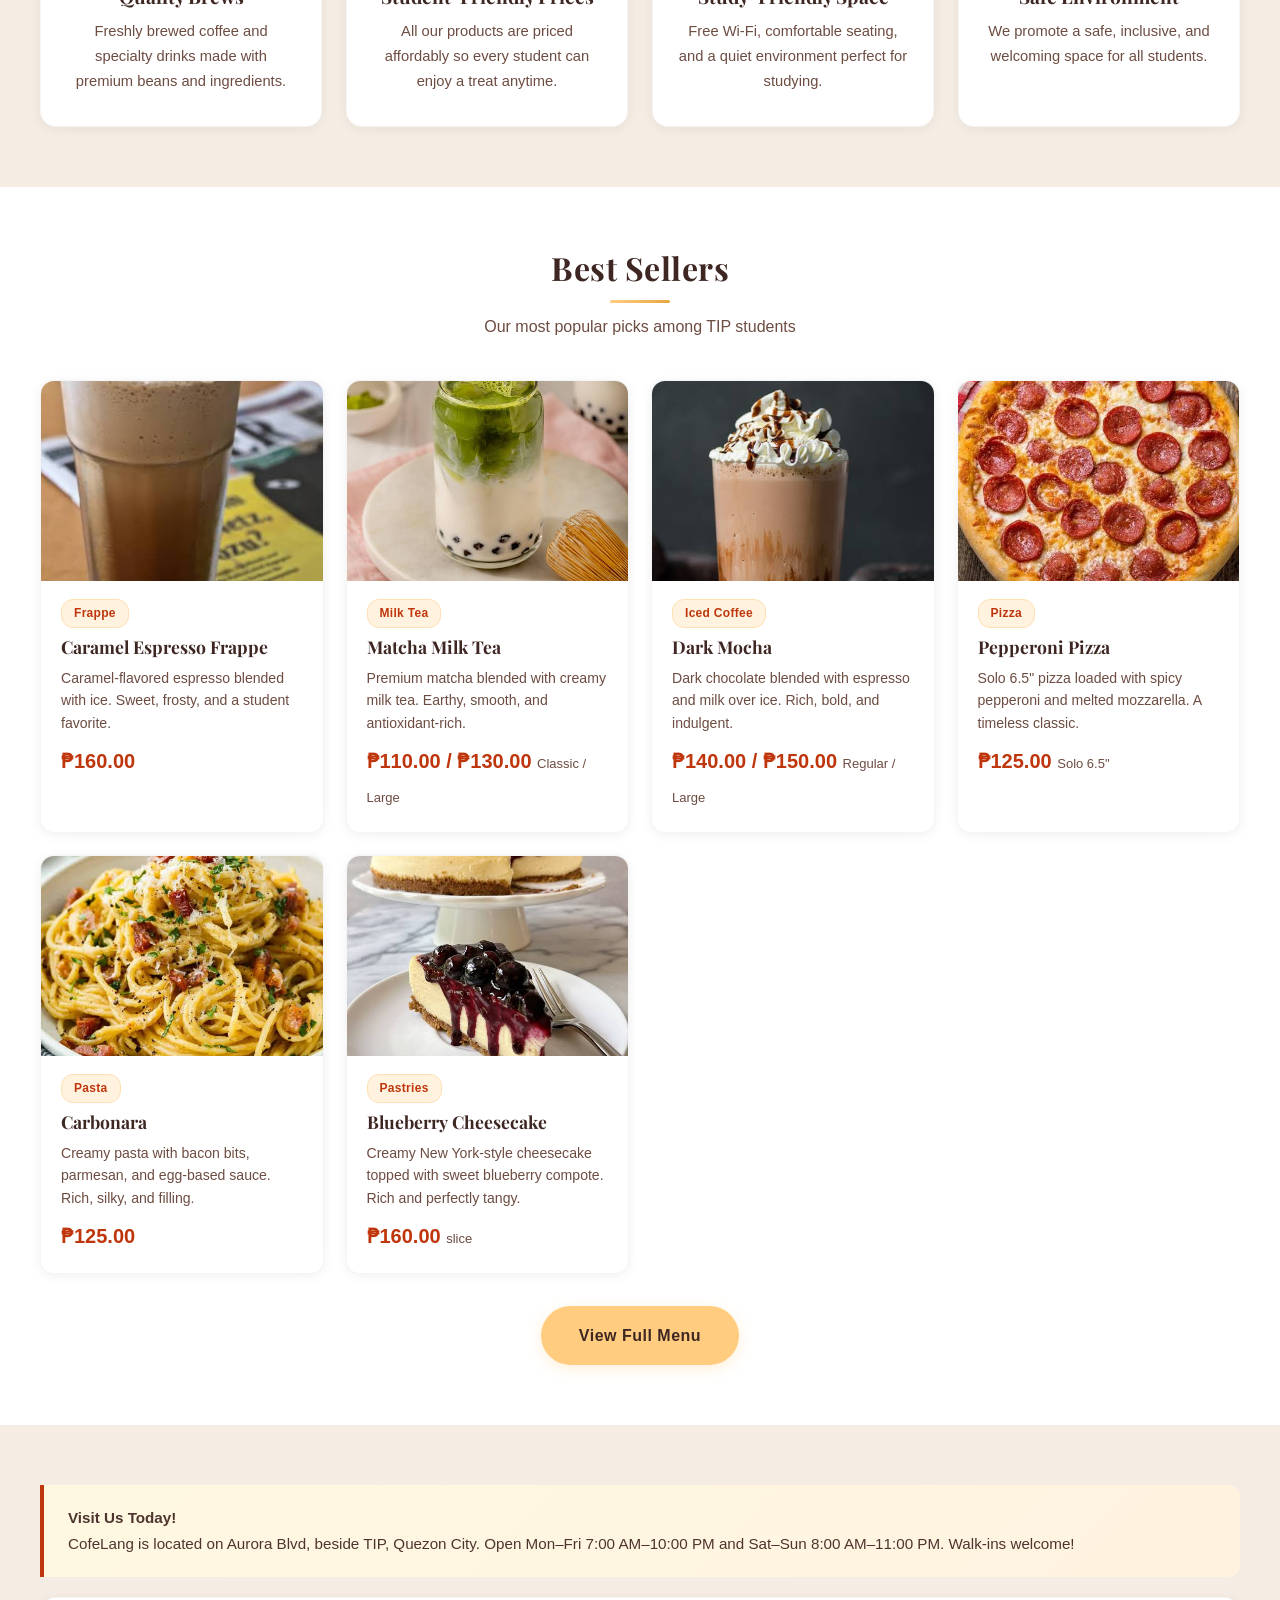
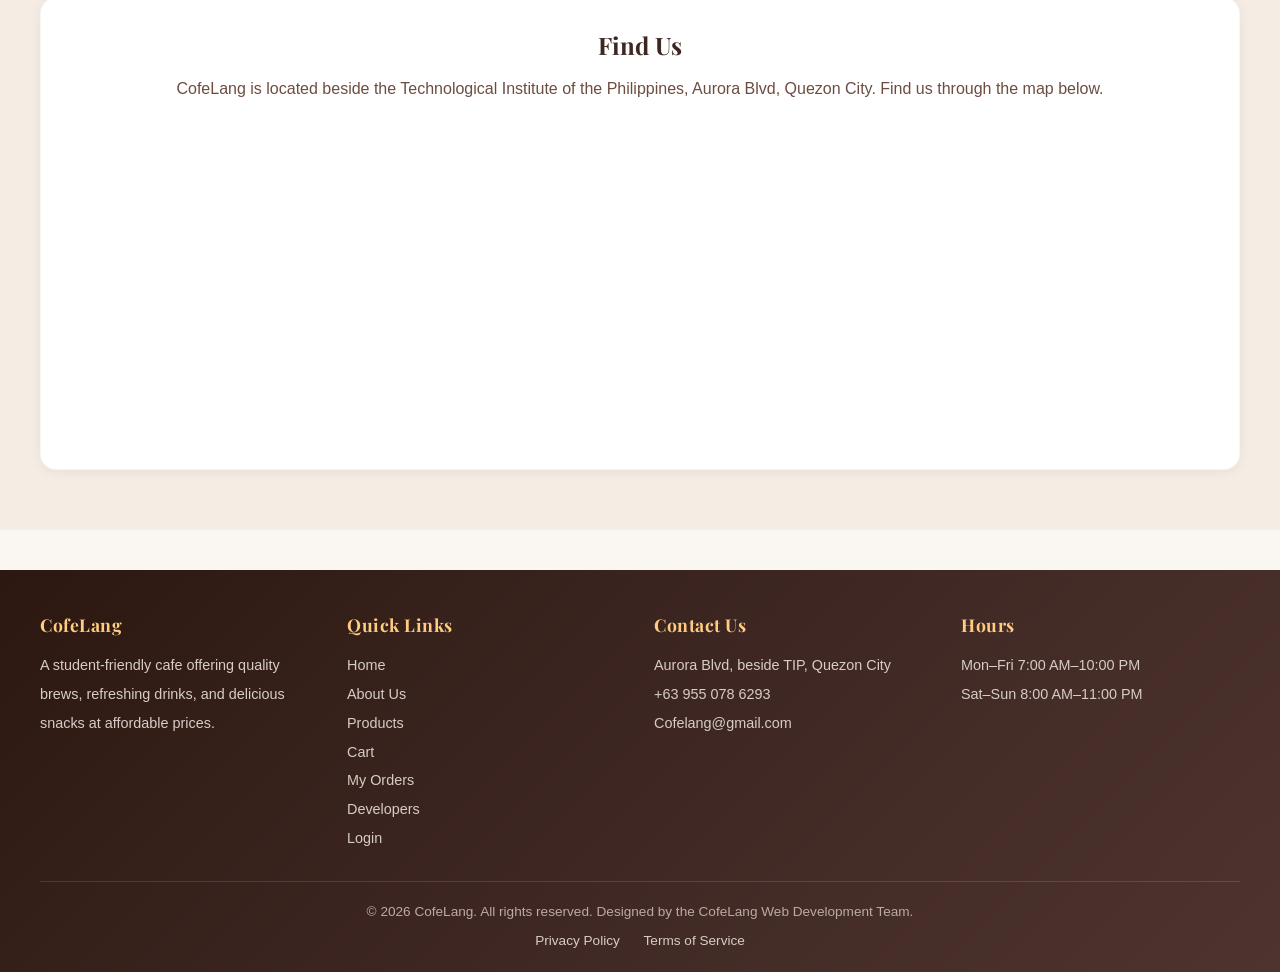
==== commit 688c1a63: "fixed everything, added js for payment computation, adding products to carts, dashboard system, priv" ====
--- a/index.html
+++ b/index.html
@@ -1,323 +1,272 @@
-﻿<!doctype html>
+<!doctype html>
 <html lang="en">
   <head>
     <meta charset="UTF-8" />
     <meta name="viewport" content="width=device-width, initial-scale=1.0" />
-    <meta
-      name="description"
-      content="CofeLang - A cafe shop that welcomes every student to chill and hangout. Affordable prices, safe environment, and great drinks."
-    />
-    <meta
-      name="keywords"
-      content="cafe, coffee, students, hangout, affordable, CofeLang"
-    />
+    <title>CofeLang – Student-Friendly Cafe in Quezon City</title>
+    <meta name="description" content="CofeLang is a cafe beside TIP on Aurora Blvd, Quezon City, made for students: affordable coffee, milk tea, frappes, pasta, pizza and pastries." />
     <meta name="author" content="CofeLang Web Development Team" />
-    <title>CofeLang - Home</title>
-    <link rel="icon" type="assets/icon/x-icon" href="assets/icon/logo.ico" />
-
+    <meta name="theme-color" content="#3e2723" />
+    <meta property="og:type" content="website" />
+    <meta property="og:site_name" content="CofeLang" />
+    <meta property="og:title" content="CofeLang – Student-Friendly Cafe in Quezon City" />
+    <meta property="og:description" content="CofeLang is a cafe beside TIP on Aurora Blvd, Quezon City, made for students: affordable coffee, milk tea, frappes, pasta, pizza and pastries." />
+    <meta property="og:image" content="https://cofelang.vercel.app/assets/og-image.png" />
+    <meta property="og:image:alt" content="CofeLang logo on a coffee-brown background" />
+    <meta name="twitter:card" content="summary_large_image" />
+    <link rel="icon" type="image/x-icon" href="assets/icon/logo.ico" />
     <link rel="preconnect" href="https://fonts.googleapis.com" />
     <link rel="preconnect" href="https://fonts.gstatic.com" crossorigin />
     <link
       href="https://fonts.googleapis.com/css2?family=Playfair+Display:wght@400;600;700&display=swap"
       rel="stylesheet"
     />
-
     <link rel="stylesheet" href="styles.css" />
+    <script src="script.js" defer></script>
   </head>
   <body>
-    <header>
+    <a class="skip-link" href="#main">Skip to main content</a>
+    <header class="site-header">
       <div class="header-container">
         <a href="index.html" class="logo">
-          <img src="assets/logo.svg" alt="CofeLang Logo" />
-          <div class="logo-text">
-            <h1>CofeLang</h1>
-            <p>Brew &amp; Bytes for Students</p>
-          </div>
+          <img src="assets/logo.svg" alt="CofeLang logo" width="48" height="48" />
+          <span class="logo-text">
+            <span class="brand-name">CofeLang</span>
+            <span class="brand-tagline">Brew &amp; Bytes for Students</span>
+          </span>
         </a>
-        <nav>
+        <button class="nav-toggle" type="button" aria-expanded="false" aria-controls="site-nav" aria-label="Open menu">
+          <span class="nav-toggle-bar"></span>
+          <span class="nav-toggle-bar"></span>
+          <span class="nav-toggle-bar"></span>
+        </button>
+        <nav id="site-nav" class="site-nav" aria-label="Primary">
           <ul>
-            <li><a href="index.html" class="active">Home</a></li>
+            <li><a href="index.html" aria-current="page">Home</a></li>
             <li><a href="about.html">About Us</a></li>
             <li><a href="products.html">Products</a></li>
-            <li><a href="cart.html">Cart</a></li>
+            <li><a href="cart.html">Cart<span class="cart-badge" data-cart-count hidden>0</span><span class="visually-hidden" data-cart-count-label></span></a></li>
+            <li><a href="orders.html">My Orders</a></li>
             <li><a href="developers.html">Developers</a></li>
+            <li data-staff-nav hidden><a href="dashboard.html">Dashboard</a></li>
+            <li><a href="login.html">Login</a></li>
           </ul>
         </nav>
       </div>
     </header>
 
-    <section class="hero full-width">
-      <h2>Welcome to CofeLang</h2>
-      <p>
-        Your ultimate student-friendly cafe where great taste meets affordable
-        prices. Chill, study, and hang out with friends!
-      </p>
-      <a href="products.html" class="hero-btn">Explore Our Menu</a>
-    </section>
-
-    <section class="section-bg-white">
-      <div class="section-inner">
-        <div class="welcome">
-          <div class="welcome-text">
-            <h3>Why CofeLang?</h3>
-            <p>
-              CofeLang was founded with a simple vision: to create a warm,
-              welcoming space where students can enjoy high-quality beverages
-              and snacks without breaking the bank.
-            </p>
-            <p>
-              Whether you need a quick caffeine boost between classes, a cozy
-              corner to study, or a place to catch up with friends, CofeLang has
-              you covered.
-            </p>
-            <p>
-              Our menu features a wide variety of coffee-based drinks,
-              refreshing cold beverages, delicious frappes, and freshly baked
-              breads &mdash; all at prices that fit a student's budget.
-            </p>
-          </div>
-          <div class="welcome-img">
-            <img
-              src="assets/cozy-cafe-interior.avif"
-              alt="Cozy cafe interior with coffee and pastries"
-            />
-          </div>
-        </div>
-      </div>
-    </section>
-
-    <section class="section-bg-warm">
-      <div class="section-inner">
-        <h2 class="section-title">What We Offer</h2>
-        <p class="section-subtitle">Discover why students love CofeLang</p>
-        <div class="features">
-          <article class="feature-card">
-            <div class="feature-icon"></div>
-            <h3>Quality Brews</h3>
-            <p>
-              Freshly brewed coffee and specialty drinks made with premium beans
-              and ingredients.
-            </p>
-          </article>
-          <article class="feature-card">
-            <div class="feature-icon"></div>
-            <h3>Student-Friendly Prices</h3>
-            <p>
-              All our products are priced affordably so every student can enjoy
-              a treat anytime.
-            </p>
-          </article>
-          <article class="feature-card">
-            <div class="feature-icon"></div>
-            <h3>Study-Friendly Space</h3>
-            <p>
-              Free Wi-Fi, comfortable seating, and a quiet environment perfect
-              for studying.
-            </p>
-          </article>
-          <article class="feature-card">
-            <div class="feature-icon"></div>
-            <h3>Safe Environment</h3>
-            <p>
-              We promote a safe, inclusive, and welcoming space for all
-              students.
-            </p>
-          </article>
-        </div>
-      </div>
-    </section>
-
-    <section class="section-bg-white">
-      <div class="section-inner">
-        <h2 class="section-title">Best Sellers</h2>
-        <p class="section-subtitle">
-          Our most popular picks among TIP students
-        </p>
-        <div class="products-grid">
-          <article class="product-card">
-            <img
-              src="assets/products/frappe/orig.jpg"
-              alt="Caramel Frappe"
-              class="product-img"
-            />
+    <main id="main" tabindex="-1">
+      <section class="hero hero--home">
+        <h1>Welcome to CofeLang</h1>
+        <p>Your ultimate student-friendly cafe where great taste meets affordable prices. Chill, study, and hang out with friends!</p>
+        <a href="products.html" class="hero-btn">Explore Our Menu</a>
+      </section>
+
+      <section class="section-bg-white">
+        <div class="section-inner">
+          <div class="welcome">
+            <div class="welcome-text">
+              <h2>Why CofeLang?</h2>
+              <p>
+                CofeLang was founded with a simple vision: to create a warm,
+                welcoming space where students can enjoy high-quality beverages
+                and snacks without breaking the bank.
+              </p>
+              <p>
+                Whether you need a quick caffeine boost between classes, a cozy
+                corner to study, or a place to catch up with friends, CofeLang
+                has you covered.
+              </p>
+              <p>
+                Our menu features a wide variety of coffee-based drinks,
+                refreshing cold beverages, delicious frappes, and freshly baked
+                breads &mdash; all at prices that fit a student's budget.
+              </p>
+            </div>
+            <div class="welcome-img">
+              <img
+                src="assets/cozy-cafe-interior.avif"
+                alt="Cozy cafe interior with coffee and pastries" width="3000" height="4500"
+                loading="lazy"
+              />
+            </div>
+          </div>
+        </div>
+      </section>
+
+      <section class="section-bg-warm">
+        <div class="section-inner">
+          <h2 class="section-title">What We Offer</h2>
+          <p class="section-subtitle">Discover why students love CofeLang</p>
+          <div class="features">
+            <article class="feature-card">
+              <h3>Quality Brews</h3>
+              <p>
+                Freshly brewed coffee and specialty drinks made with premium
+                beans and ingredients.
+              </p>
+            </article>
+            <article class="feature-card">
+              <h3>Student-Friendly Prices</h3>
+              <p>
+                All our products are priced affordably so every student can
+                enjoy a treat anytime.
+              </p>
+            </article>
+            <article class="feature-card">
+              <h3>Study-Friendly Space</h3>
+              <p>
+                Free Wi-Fi, comfortable seating, and a quiet environment
+                perfect for studying.
+              </p>
+            </article>
+            <article class="feature-card">
+              <h3>Safe Environment</h3>
+              <p>
+                We promote a safe, inclusive, and welcoming space for all
+                students.
+              </p>
+            </article>
+          </div>
+        </div>
+      </section>
+
+      <section class="section-bg-white">
+        <div class="section-inner">
+          <h2 class="section-title">Best Sellers</h2>
+          <p class="section-subtitle">
+            Our most popular picks among TIP students
+          </p>
+          <div class="products-grid">
+          <article class="product-card">
+            <img src="assets/products/frappe/orig.jpg" alt="Caramel Espresso Frappe (Frappe)" class="product-img" width="365" height="547" loading="lazy" />
             <div class="product-info">
               <span class="product-category">Frappe</span>
               <h3>Caramel Espresso Frappe</h3>
-              <p>
-                Caramel-flavored espresso blended with ice. Sweet, frosty, and a
-                student favorite.
-              </p>
-              <p class="product-price">&#8369;160.00</p>
-            </div>
-          </article>
-
-          <article class="product-card">
-            <img
-              src="assets/products/milktea/matcha.jpg"
-              alt="Matcha Milk Tea"
-              class="product-img"
-            />
+              <p class="product-desc">Caramel-flavored espresso blended with ice. Sweet, frosty, and a student favorite.</p>
+              <p class="product-price">₱160.00</p>
+            </div>
+          </article>
+          <article class="product-card">
+            <img src="assets/products/milk-tea/matcha.jpg" alt="Matcha Milk Tea (Milk Tea)" class="product-img" width="554" height="554" loading="lazy" />
             <div class="product-info">
               <span class="product-category">Milk Tea</span>
               <h3>Matcha Milk Tea</h3>
-              <p>
-                Premium matcha blended with creamy milk tea. Earthy, smooth, and
-                antioxidant-rich.
-              </p>
-              <p class="product-price">
-                &#8369;110.00
-                <span style="font-size: 0.75em; color: #8d6e63"
-                  >/ &#8369;130.00</span
-                >
-              </p>
-            </div>
-          </article>
-
-          <article class="product-card">
-            <img
-              src="assets/products/iced-coffee/dark-mocha.jpg"
-              alt="Dark Mocha Iced Coffee"
-              class="product-img"
-            />
+              <p class="product-desc">Premium matcha blended with creamy milk tea. Earthy, smooth, and antioxidant-rich.</p>
+              <p class="product-price">₱110.00 / ₱130.00 <span class="size-note">Classic / Large</span></p>
+            </div>
+          </article>
+          <article class="product-card">
+            <img src="assets/products/iced-coffee/dark-mocha.jpg" alt="Dark Mocha (Iced Coffee)" class="product-img" width="452" height="678" loading="lazy" />
             <div class="product-info">
               <span class="product-category">Iced Coffee</span>
               <h3>Dark Mocha</h3>
-              <p>
-                Dark chocolate blended with espresso and milk over ice. Rich,
-                bold, and indulgent.
-              </p>
-              <p class="product-price">
-                &#8369;140.00
-                <span style="font-size: 0.75em; color: #8d6e63"
-                  >/ &#8369;150.00</span
-                >
-              </p>
-            </div>
-          </article>
-
-          <article class="product-card">
-            <img
-              src="assets/products/Pizza/pizza/pepperoni-pizzaa.jpg"
-              alt="Pepperoni Pizza"
-              class="product-img"
-            />
+              <p class="product-desc">Dark chocolate blended with espresso and milk over ice. Rich, bold, and indulgent.</p>
+              <p class="product-price">₱140.00 / ₱150.00 <span class="size-note">Regular / Large</span></p>
+            </div>
+          </article>
+          <article class="product-card">
+            <img src="assets/products/pizza/pepperoni-pizza.jpg" alt="Pepperoni Pizza (Pizza)" class="product-img" width="482" height="414" loading="lazy" />
             <div class="product-info">
               <span class="product-category">Pizza</span>
               <h3>Pepperoni Pizza</h3>
-              <p>
-                Solo 6.5" pizza loaded with spicy pepperoni and melted
-                mozzarella. A timeless classic.
-              </p>
-              <p class="product-price">&#8369;125.00</p>
-            </div>
-          </article>
-
-          <article class="product-card">
-            <img
-              src="assets/products/Pasta/pasta/carbonara.jpg"
-              alt="Carbonara"
-              class="product-img"
-            />
+              <p class="product-desc">Solo 6.5&quot; pizza loaded with spicy pepperoni and melted mozzarella. A timeless classic.</p>
+              <p class="product-price">₱125.00 <span class="size-note">Solo 6.5&quot;</span></p>
+            </div>
+          </article>
+          <article class="product-card">
+            <img src="assets/products/pasta/carbonara.jpg" alt="Carbonara (Pasta)" class="product-img" width="452" height="678" loading="lazy" />
             <div class="product-info">
               <span class="product-category">Pasta</span>
               <h3>Carbonara</h3>
-              <p>
-                Creamy pasta with bacon bits, parmesan, and egg-based sauce.
-                Rich, silky, and filling.
-              </p>
-              <p class="product-price">&#8369;125.00</p>
-            </div>
-          </article>
-
-          <article class="product-card">
-            <img
-              src="assets/products/Pastries/pastries/blueberry-cheesecake.jpg"
-              alt="Blueberry Cheesecake"
-              class="product-img"
-            />
+              <p class="product-desc">Creamy pasta with bacon bits, parmesan, and egg-based sauce. Rich, silky, and filling.</p>
+              <p class="product-price">₱125.00</p>
+            </div>
+          </article>
+          <article class="product-card">
+            <img src="assets/products/pastries/blueberry-cheesecake.jpg" alt="Blueberry Cheesecake (Pastries)" class="product-img" width="554" height="554" loading="lazy" />
             <div class="product-info">
               <span class="product-category">Pastries</span>
               <h3>Blueberry Cheesecake</h3>
-              <p>
-                Creamy New York-style cheesecake topped with sweet blueberry
-                compote. Rich and perfectly tangy.
-              </p>
-              <p class="product-price">
-                &#8369;160.00
-                <span style="font-size: 0.75em; color: #8d6e63">/slice</span>
-              </p>
-            </div>
-          </article>
-        </div>
-        <p style="text-align: center; margin-top: 32px">
-          <a href="products.html" class="hero-btn" style="display: inline-block"
-            >View Full Menu</a
-          >
-        </p>
-      </div>
-    </section>
-
-    <section class="section-bg-warm">
-      <div class="section-inner">
-        <div class="highlight-box" style="margin-bottom: 20px">
-          <strong>Visit Us Today!</strong><br />
-          CofeLang is located beside TIP along Aurora Blvd, Quezon City. Open
-          daily from 7:00 AM to 10:00 PM. Walk-ins welcome!
-        </div>
-        <div class="geolocation-section" id="location">
-          <h3>Find Our Nearest Branch</h3>
-          <p style="color: #6d4c41; margin-bottom: 15px">
-            CofeLang is located beside the Technological Institute of the
-            Philippines, Aurora Blvd, Quezon City. Find us through the map
-            below.
+              <p class="product-desc">Creamy New York-style cheesecake topped with sweet blueberry compote. Rich and perfectly tangy.</p>
+              <p class="product-price">₱160.00 <span class="size-note">slice</span></p>
+            </div>
+          </article>
+          </div>
+          <p class="section-cta">
+            <a href="products.html" class="hero-btn">View Full Menu</a>
           </p>
-          <iframe
-            src="https://maps.google.com/maps?q=Technological+Institute+of+the+Philippines+Aurora+Blvd+Quezon+City&t=&z=16&ie=UTF8&iwloc=&output=embed"
-            width="100%"
-            height="320"
-            style="border: 0; border-radius: 10px"
-            allowfullscreen=""
-            loading="lazy"
-            title="CofeLang Branch Location - near TIP Aurora Blvd"
-          >
-          </iframe>
-        </div>
-      </div>
-    </section>
-
-    <footer>
+        </div>
+      </section>
+
+      <section class="section-bg-warm" id="location">
+        <div class="section-inner">
+          <div class="highlight-box">
+            <strong>Visit Us Today!</strong><br />
+            CofeLang is located on Aurora Blvd, beside TIP, Quezon City. Open Mon–Fri 7:00 AM–10:00 PM and
+            Sat–Sun 8:00 AM–11:00 PM. Walk-ins welcome!
+          </div>
+          <div class="location-card">
+            <h2>Find Us</h2>
+            <p>
+              CofeLang is located beside the Technological Institute of the
+              Philippines, Aurora Blvd, Quezon City. Find us through the map
+              below.
+            </p>
+            <iframe
+              class="map-frame"
+              src="https://maps.google.com/maps?q=Technological+Institute+of+the+Philippines+Aurora+Blvd+Quezon+City&amp;t=&amp;z=16&amp;ie=UTF8&amp;iwloc=&amp;output=embed"
+              title="Map showing CofeLang beside TIP on Aurora Blvd, Quezon City"
+              loading="lazy"
+              referrerpolicy="no-referrer-when-downgrade"
+              allowfullscreen
+            ></iframe>
+          </div>
+        </div>
+      </section>
+    </main>
+
+    <footer class="site-footer">
       <div class="footer-content">
         <div class="footer-col">
-          <h4>CofeLang</h4>
+          <h2 class="footer-title">CofeLang</h2>
           <p>
             A student-friendly cafe offering quality brews, refreshing drinks,
             and delicious snacks at affordable prices.
           </p>
         </div>
         <div class="footer-col">
-          <h4>Quick Links</h4>
-          <a href="index.html">Home</a>
-          <a href="about.html">About Us</a>
-          <a href="products.html">Products</a>
-          <a href="cart.html">Cart</a>
-          <a href="developers.html">Developers</a>
-        </div>
-        <div class="footer-col">
-          <h4>Contact Us</h4>
+          <h2 class="footer-title">Quick Links</h2>
+          <ul class="footer-links">
+            <li><a href="index.html">Home</a></li>
+            <li><a href="about.html">About Us</a></li>
+            <li><a href="products.html">Products</a></li>
+            <li><a href="cart.html">Cart</a></li>
+            <li><a href="orders.html">My Orders</a></li>
+            <li><a href="developers.html">Developers</a></li>
+            <li><a href="login.html">Login</a></li>
+          </ul>
+        </div>
+        <div class="footer-col">
+          <h2 class="footer-title">Contact Us</h2>
           <p>Aurora Blvd, beside TIP, Quezon City</p>
-          <p>+63 912 345 6789</p>
-          <p>info@cofelang.com</p>
-        </div>
-        <div class="footer-col">
-          <h4>Hours</h4>
-          <p>Mon - Fri: 7:00 AM - 10:00 PM</p>
-          <p>Sat - Sun: 8:00 AM - 11:00 PM</p>
+          <p>+63 955 078 6293 </p>
+          <p>Cofelang@gmail.com</p>
+        </div>
+        <div class="footer-col">
+          <h2 class="footer-title">Hours</h2>
+          <p>Mon–Fri 7:00 AM–10:00 PM</p>
+          <p>Sat–Sun 8:00 AM–11:00 PM</p>
         </div>
       </div>
       <div class="footer-bottom">
         <p>
-          &copy; 2026 CofeLang. All rights reserved. | Designed by CofeLang Web
-          Development Team
+          &copy; 2026 CofeLang. All rights reserved. Designed by the CofeLang
+          Web Development Team.
+        </p>
+        <p class="footer-legal">
+          <a href="privacy.html">Privacy Policy</a>
+          <a href="terms.html">Terms of Service</a>
         </p>
       </div>
     </footer>
--- a/styles.css
+++ b/styles.css
@@ -1,9 +1,37 @@
 /* ============================================
-   CofeLang - External Stylesheet
-   Cafe Shop Website for Students
+   CofeLang - Shared Stylesheet
+   Brew & Bytes for Students
+   One file for every page. No inline styles.
    ============================================ */
 
-/* --- CSS Reset & Base Styles --- */
+/* --- Design tokens --- */
+:root {
+  --c-espresso: #2c1810;
+  --c-dark: #3e2723;
+  --c-brown: #4e342e;
+  --c-brown-2: #5d4037;
+  --c-brown-3: #6d4c41;
+  --c-latte: #d7ccc8;
+  --c-cream: #faf6f1;
+  --c-warm: #f5ede3;
+  --c-white: #fff;
+  --c-amber: #ffcc80;
+  --c-amber-deep: #e6a740;
+  /* Accent for text on light backgrounds (AA contrast on white and cream) */
+  --c-accent: #bf360c;
+  --c-error: #b71c1c;
+  --c-border: #d7ccc8;
+
+  --font-body: 'Segoe UI', Arial, Helvetica, sans-serif;
+  --font-display: 'Playfair Display', Georgia, serif;
+
+  --radius-card: 16px;
+  --radius-pill: 30px;
+  --shadow-card: 0 2px 12px rgba(0, 0, 0, 0.06);
+  --shadow-hover: 0 10px 28px rgba(0, 0, 0, 0.12);
+}
+
+/* --- Reset & base --- */
 * {
   margin: 0;
   padding: 0;
@@ -15,11 +43,16 @@
 }
 
 body {
-  font-family: 'Segoe UI', Arial, Helvetica, sans-serif;
-  background-color: #faf6f1;
-  color: #3e2723;
+  font-family: var(--font-body);
+  background-color: var(--c-cream);
+  color: var(--c-dark);
   line-height: 1.7;
   -webkit-font-smoothing: antialiased;
+}
+
+img {
+  max-width: 100%;
+  height: auto;
 }
 
 h1,
@@ -28,13 +61,72 @@
 h4,
 h5,
 h6 {
-  font-family: 'Playfair Display', Georgia, serif;
+  font-family: var(--font-display);
   font-weight: 700;
   line-height: 1.3;
 }
 
-/* --- Header & Navigation --- */
-header {
+[hidden] {
+  display: none !important;
+}
+
+main:focus {
+  outline: none;
+}
+
+/* --- Accessibility helpers --- */
+.visually-hidden {
+  position: absolute !important;
+  width: 1px;
+  height: 1px;
+  padding: 0;
+  margin: -1px;
+  overflow: hidden;
+  clip: rect(0, 0, 0, 0);
+  white-space: nowrap;
+  border: 0;
+}
+
+.skip-link {
+  position: absolute;
+  top: -80px;
+  left: 12px;
+  z-index: 3000;
+  padding: 10px 18px;
+  background: var(--c-amber);
+  color: var(--c-dark);
+  font-weight: 600;
+  text-decoration: none;
+  border-radius: 0 0 10px 10px;
+  transition: top 0.2s ease;
+}
+
+.skip-link:focus {
+  top: 0;
+}
+
+/* Visible focus: dark-orange ring on light areas, amber ring on dark areas */
+a:focus-visible,
+button:focus-visible,
+input:focus-visible,
+select:focus-visible,
+textarea:focus-visible,
+summary:focus-visible,
+[tabindex='-1']:focus-visible {
+  outline: 3px solid var(--c-accent);
+  outline-offset: 2px;
+  border-radius: 4px;
+}
+
+.site-header :focus-visible,
+.site-footer :focus-visible,
+.hero :focus-visible,
+.skip-link:focus-visible {
+  outline-color: var(--c-amber);
+}
+
+/* --- Header & navigation --- */
+.site-header {
   background: linear-gradient(135deg, #3e2723 0%, #5d4037 50%, #4e342e 100%);
   color: #fff;
   padding: 12px 0;
@@ -42,7 +134,6 @@
   top: 0;
   z-index: 1000;
   box-shadow: 0 4px 20px rgba(0, 0, 0, 0.25);
-  backdrop-filter: blur(10px);
 }
 
 .header-container {
@@ -52,6 +143,8 @@
   display: flex;
   align-items: center;
   justify-content: space-between;
+  flex-wrap: wrap;
+  gap: 8px 16px;
 }
 
 .logo {
@@ -66,7 +159,8 @@
   height: 48px;
   width: 48px;
   border-radius: 50%;
-  border: 2px solid #ffcc80;
+  border: 2px solid var(--c-amber);
+  background: #fff;
   transition: transform 0.3s ease;
 }
 
@@ -74,54 +168,121 @@
   transform: scale(1.05);
 }
 
-.logo-text h1 {
+.logo-text {
+  display: flex;
+  flex-direction: column;
+}
+
+.brand-name {
+  font-family: var(--font-display);
+  font-weight: 700;
   font-size: 1.6em;
-  font-family: 'Playfair Display', Georgia, serif;
-  color: #ffcc80;
+  line-height: 1.2;
+  color: var(--c-amber);
   letter-spacing: 3px;
   text-transform: uppercase;
 }
 
-.logo-text p {
-  font-family: 'Segoe UI', Arial, sans-serif;
+.brand-tagline {
   font-size: 0.7em;
-  color: #bcaaa4;
+  color: #d7ccc8;
   letter-spacing: 2px;
   text-transform: uppercase;
   font-weight: 300;
 }
 
-nav ul {
+.site-nav ul {
   list-style: none;
   display: flex;
   gap: 4px;
 }
 
-nav ul li a {
+.site-nav a {
+  display: inline-flex;
+  align-items: center;
   color: #efebe9;
   text-decoration: none;
   padding: 8px 16px;
   border-radius: 20px;
-  transition: all 0.3s ease;
-  font-family: 'Segoe UI', Arial, sans-serif;
+  transition:
+    background-color 0.3s ease,
+    color 0.3s ease;
   font-size: 0.9em;
   font-weight: 500;
   letter-spacing: 0.3px;
 }
 
-nav ul li a:hover,
-nav ul li a.active {
-  background-color: #ffcc80;
-  color: #3e2723;
+.site-nav a:hover,
+.site-nav a[aria-current='page'] {
+  background-color: var(--c-amber);
+  color: var(--c-dark);
   font-weight: 600;
 }
 
-/* --- Hero Section (Home Page) --- */
+/* Live cart count next to "Cart" */
+.cart-badge {
+  display: inline-block;
+  min-width: 1.5em;
+  margin-left: 6px;
+  padding: 0 6px;
+  border-radius: 999px;
+  background: var(--c-amber);
+  color: var(--c-dark);
+  font-size: 0.78em;
+  font-weight: 700;
+  line-height: 1.6;
+  text-align: center;
+}
+
+.site-nav a:hover .cart-badge,
+.site-nav a[aria-current='page'] .cart-badge {
+  background: var(--c-dark);
+  color: var(--c-amber);
+}
+
+/* Hamburger button (shown on small screens) */
+.nav-toggle {
+  display: none;
+  flex-direction: column;
+  justify-content: center;
+  gap: 5px;
+  width: 44px;
+  height: 44px;
+  padding: 0 10px;
+  background: transparent;
+  border: 2px solid var(--c-amber);
+  border-radius: 10px;
+  cursor: pointer;
+}
+
+.nav-toggle-bar {
+  display: block;
+  height: 3px;
+  background: var(--c-amber);
+  border-radius: 2px;
+  transition:
+    transform 0.25s ease,
+    opacity 0.25s ease;
+}
+
+.nav-toggle[aria-expanded='true'] .nav-toggle-bar:nth-child(1) {
+  transform: translateY(8px) rotate(45deg);
+}
+
+.nav-toggle[aria-expanded='true'] .nav-toggle-bar:nth-child(2) {
+  opacity: 0;
+}
+
+.nav-toggle[aria-expanded='true'] .nav-toggle-bar:nth-child(3) {
+  transform: translateY(-8px) rotate(-45deg);
+}
+
+/* --- Hero banners --- */
 .hero {
   background:
-    linear-gradient(135deg, rgba(42, 24, 18, 0.8), rgba(62, 39, 35, 0.75)),
-    url('https://images.unsplash.com/photo-1495474472287-4d71bcdd2085?w=1200')
-      center/cover no-repeat;
+    linear-gradient(135deg, rgba(42, 24, 18, 0.84), rgba(62, 39, 35, 0.8)),
+    url('assets/cozy-cafe-interior.avif') center / cover no-repeat,
+    var(--c-dark);
   color: #fff;
   text-align: center;
   padding: 100px 24px;
@@ -132,489 +293,109 @@
   justify-content: center;
 }
 
-.hero h2 {
+.hero--page {
+  min-height: 300px;
+  padding: 80px 20px;
+}
+
+.hero--compact {
+  min-height: 250px;
+  padding: 70px 20px;
+}
+
+.hero h1 {
   font-size: 2.8em;
   margin-bottom: 16px;
-  color: #ffcc80;
+  color: var(--c-amber);
   text-shadow: 0 2px 8px rgba(0, 0, 0, 0.4);
   letter-spacing: 1px;
 }
 
 .hero p {
-  font-family: 'Segoe UI', Arial, sans-serif;
   font-size: 1.15em;
   max-width: 580px;
+  margin-bottom: 0;
+  color: #efebe9;
+  font-weight: 300;
+}
+
+.hero--home p {
   margin-bottom: 32px;
-  color: #efebe9;
-  line-height: 1.7;
-  font-weight: 300;
+}
+
+/* --- Buttons --- */
+.hero-btn,
+.btn-outline,
+.product-btn,
+.submit-btn {
+  font-family: var(--font-body);
+  cursor: pointer;
+  text-decoration: none;
+  transition: all 0.3s ease;
 }
 
 .hero-btn {
   display: inline-block;
   padding: 14px 36px;
-  background-color: #ffcc80;
-  color: #3e2723;
-  text-decoration: none;
-  border-radius: 30px;
-  font-family: 'Segoe UI', Arial, sans-serif;
+  background-color: var(--c-amber);
+  color: var(--c-dark);
+  border-radius: var(--radius-pill);
   font-size: 1em;
   font-weight: 600;
   letter-spacing: 0.5px;
-  transition: all 0.3s ease;
-  border: 2px solid #ffcc80;
+  border: 2px solid var(--c-amber);
   box-shadow: 0 4px 15px rgba(255, 204, 128, 0.3);
 }
 
 .hero-btn:hover {
-  background-color: transparent;
-  color: #ffcc80;
-  box-shadow: 0 4px 20px rgba(255, 204, 128, 0.4);
+  background-color: var(--c-dark);
+  color: var(--c-amber);
+  border-color: var(--c-amber);
   transform: translateY(-2px);
 }
 
-/* --- Section Styles --- */
-section {
-  max-width: 1200px;
-  margin: 0 auto;
-  padding: 60px 24px;
-}
-
-/* Full-width override for sections that should span the viewport */
-section.hero,
-section.full-width {
-  max-width: none;
-  margin: 0;
-}
-
-.section-title {
-  text-align: center;
-  font-size: 2em;
-  color: #3e2723;
-  margin-bottom: 10px;
-  position: relative;
-  letter-spacing: 0.5px;
-}
-
-.section-title::after {
-  content: '';
-  display: block;
-  width: 60px;
-  height: 3px;
-  background: linear-gradient(90deg, #ffcc80, #e6a740);
-  margin: 12px auto 0;
-  border-radius: 2px;
-}
-
-.section-subtitle {
-  text-align: center;
-  color: #8d6e63;
-  margin-bottom: 40px;
-  font-family: 'Segoe UI', Arial, sans-serif;
-  font-size: 1em;
-  font-weight: 400;
-}
-
-/* --- Welcome Section (Home) --- */
-.welcome {
-  display: flex;
-  align-items: center;
-  gap: 40px;
-  flex-wrap: wrap;
-  justify-content: center;
-}
-
-.welcome-text {
-  flex: 1;
-  min-width: 300px;
-}
-
-.welcome-text h3 {
-  font-size: 1.5em;
-  color: #3e2723;
-  margin-bottom: 16px;
-}
-
-.welcome-text p {
-  font-family: 'Segoe UI', Arial, sans-serif;
-  font-size: 1em;
-  color: #5d4037;
-  margin-bottom: 12px;
-  line-height: 1.8;
-}
-
-.welcome-img {
-  flex: 1;
-  min-width: 300px;
-  text-align: center;
-}
-
-.welcome-img img {
-  width: 100%;
-  max-width: 450px;
-  border-radius: 16px;
-  box-shadow: 0 8px 30px rgba(0, 0, 0, 0.15);
-  transition: transform 0.3s ease;
-}
-
-.welcome-img img:hover {
-  transform: scale(1.02);
-}
-
-/* --- Features Grid --- */
-.features {
-  display: grid;
-  grid-template-columns: repeat(auto-fit, minmax(250px, 1fr));
-  gap: 24px;
-  margin-top: 40px;
-}
-
-.feature-card {
-  background: #fff;
-  border-radius: 16px;
-  padding: 32px 24px;
-  text-align: center;
-  box-shadow: 0 2px 12px rgba(0, 0, 0, 0.06);
-  border: 1px solid rgba(0, 0, 0, 0.04);
-  transition:
-    transform 0.3s ease,
-    box-shadow 0.3s ease;
-}
-
-.feature-card:hover {
-  transform: translateY(-6px);
-  box-shadow: 0 12px 32px rgba(0, 0, 0, 0.12);
-}
-
-.feature-icon {
-  font-size: 2.8em;
-  margin-bottom: 16px;
-  display: none;
-}
-
-.feature-card h3 {
-  color: #3e2723;
-  margin-bottom: 10px;
-  font-size: 1.2em;
-}
-
-.feature-card p {
-  font-family: 'Segoe UI', Arial, sans-serif;
-  color: #6d4c41;
-  font-size: 0.92em;
-  line-height: 1.7;
-}
-
-/* --- About Page --- */
-.about-content {
-  display: flex;
-  gap: 40px;
-  flex-wrap: wrap;
-  align-items: flex-start;
-}
-
-.about-text {
-  flex: 1;
-  min-width: 300px;
-}
-
-.about-text h3 {
-  font-size: 1.4em;
-  color: #3e2723;
-  margin-bottom: 14px;
-  border-left: 4px solid #ffcc80;
-  padding-left: 14px;
-}
-
-.about-text p {
-  font-family: 'Segoe UI', Arial, sans-serif;
-  margin-bottom: 14px;
-  color: #5d4037;
-  text-align: justify;
-  line-height: 1.8;
-}
-
-.about-image {
-  flex: 1;
-  min-width: 300px;
-  text-align: center;
-}
-
-.about-image img {
-  width: 100%;
-  max-width: 420px;
-  border-radius: 16px;
-  box-shadow: 0 8px 30px rgba(0, 0, 0, 0.12);
-}
-
-.mission-vision {
-  display: grid;
-  grid-template-columns: repeat(auto-fit, minmax(300px, 1fr));
-  gap: 24px;
-  margin-top: 40px;
-}
-
-.mv-card {
-  background: linear-gradient(135deg, #3e2723, #5d4037);
+.btn-outline {
+  display: inline-block;
+  padding: 11px 26px;
+  background: transparent;
+  border: 2px solid var(--c-brown);
+  color: var(--c-brown);
+  border-radius: var(--radius-pill);
+  font-size: 0.95em;
+  font-weight: 600;
+}
+
+.btn-outline:hover {
+  background-color: var(--c-brown);
   color: #fff;
-  border-radius: 16px;
-  padding: 32px;
-  text-align: center;
-  box-shadow: 0 6px 24px rgba(0, 0, 0, 0.15);
-}
-
-.mv-card h3 {
-  color: #ffcc80;
-  margin-bottom: 14px;
-  font-size: 1.3em;
-}
-
-.mv-card p {
-  font-family: 'Segoe UI', Arial, sans-serif;
-  color: #d7ccc8;
-  line-height: 1.8;
-  font-size: 0.95em;
-}
-
-/* --- Products Page --- */
-.category-filter {
-  text-align: center;
-  margin-bottom: 30px;
-}
-
-.category-filter button {
-  padding: 10px 24px;
-  margin: 4px;
-  border: 2px solid #4e342e;
-  background: transparent;
-  color: #4e342e;
-  border-radius: 25px;
-  cursor: pointer;
-  font-family: 'Segoe UI', Arial, sans-serif;
-  font-size: 0.9em;
-  font-weight: 500;
-  transition: all 0.3s ease;
-}
-
-.category-filter button:hover,
-.category-filter button.active {
-  background-color: #4e342e;
+}
+
+.btn-danger {
+  border-color: var(--c-error);
+  color: var(--c-error);
+}
+
+.btn-danger:hover,
+.btn-danger.is-confirming {
+  background-color: var(--c-error);
+  border-color: var(--c-error);
   color: #fff;
-}
-
-.products-grid {
-  display: grid;
-  grid-template-columns: repeat(auto-fill, minmax(260px, 1fr));
-  gap: 22px;
-}
-
-.product-card {
-  background: #fff;
-  border-radius: 14px;
-  overflow: hidden;
-  box-shadow: 0 2px 12px rgba(0, 0, 0, 0.06);
-  border: 1px solid rgba(0, 0, 0, 0.04);
-  transition:
-    transform 0.3s ease,
-    box-shadow 0.3s ease;
-}
-
-.product-card:hover {
-  transform: translateY(-5px);
-  box-shadow: 0 10px 28px rgba(0, 0, 0, 0.12);
-}
-
-.product-img {
-  width: 100%;
-  height: 200px;
-  object-fit: cover;
-  background-color: #efebe9;
-}
-
-.product-info {
-  padding: 18px 20px 20px;
-}
-
-.product-category {
-  display: inline-block;
-  background-color: #fff3e0;
-  color: #e65100;
-  padding: 3px 12px;
-  border-radius: 12px;
-  font-family: 'Segoe UI', Arial, sans-serif;
-  font-size: 0.75em;
-  margin-bottom: 8px;
-  font-weight: 600;
-  letter-spacing: 0.3px;
-  border: 1px solid #ffe0b2;
-}
-
-.product-info h3 {
-  color: #3e2723;
-  margin-bottom: 8px;
-  font-size: 1.1em;
-}
-
-.product-info p {
-  font-family: 'Segoe UI', Arial, sans-serif;
-  color: #6d4c41;
-  font-size: 0.88em;
-  margin-bottom: 12px;
-  min-height: 50px;
-  line-height: 1.6;
-}
-
-.product-price {
-  font-family: 'Segoe UI', Arial, sans-serif;
-  font-size: 1.25em;
-  color: #e65100;
-  font-weight: 700;
 }
 
 .product-btn {
   display: inline-block;
-  margin-top: 10px;
-  padding: 8px 20px;
-  background-color: #4e342e;
+  padding: 9px 20px;
+  background-color: var(--c-brown);
   color: #fff;
   border: none;
   border-radius: 20px;
-  font-family: 'Segoe UI', Arial, sans-serif;
   font-size: 0.88em;
   font-weight: 500;
-  cursor: pointer;
-  transition: all 0.3s ease;
-  text-decoration: none;
 }
 
 .product-btn:hover {
-  background-color: #6d4c41;
+  background-color: var(--c-brown-3);
   transform: translateY(-1px);
-}
-
-/* --- Cart Page --- */
-.cart-section {
-  max-width: 900px;
-  margin: 0 auto;
-  padding: 40px 20px;
-}
-
-.cart-form {
-  background: #fff;
-  border-radius: 16px;
-  padding: 32px;
-  box-shadow: 0 2px 12px rgba(0, 0, 0, 0.06);
-  border: 1px solid rgba(0, 0, 0, 0.04);
-}
-
-.cart-form h2 {
-  color: #3e2723;
-  margin-bottom: 24px;
-  text-align: center;
-  border-bottom: 2px solid #ffcc80;
-  padding-bottom: 12px;
-  font-size: 1.4em;
-}
-
-.form-group {
-  margin-bottom: 20px;
-}
-
-.form-group label {
-  display: block;
-  margin-bottom: 6px;
-  color: #3e2723;
-  font-family: 'Segoe UI', Arial, sans-serif;
-  font-weight: 600;
-  font-size: 0.92em;
-}
-
-.form-group input[type='text'],
-.form-group input[type='email'],
-.form-group input[type='number'],
-.form-group input[type='tel'],
-.form-group select,
-.form-group textarea {
-  width: 100%;
-  padding: 12px 16px;
-  border: 1.5px solid #d7ccc8;
-  border-radius: 10px;
-  font-family: 'Segoe UI', Arial, sans-serif;
-  font-size: 0.95em;
-  transition:
-    border-color 0.3s ease,
-    box-shadow 0.3s ease;
-  background-color: #faf6f1;
-  color: #3e2723;
-}
-
-.form-group input:focus,
-.form-group select:focus,
-.form-group textarea:focus {
-  outline: none;
-  border-color: #ffcc80;
-  box-shadow: 0 0 0 3px rgba(255, 204, 128, 0.2);
-}
-
-.form-group textarea {
-  resize: vertical;
-  min-height: 80px;
-}
-
-.checkbox-group {
-  display: flex;
-  flex-wrap: wrap;
-  gap: 14px;
-  margin-top: 8px;
-}
-
-.checkbox-group label {
-  display: flex;
-  align-items: center;
-  gap: 6px;
-  font-family: 'Segoe UI', Arial, sans-serif;
-  font-weight: 400;
-  font-size: 0.92em;
-  cursor: pointer;
-  color: #5d4037;
-}
-
-.checkbox-group input[type='checkbox'] {
-  width: 18px;
-  height: 18px;
-  accent-color: #4e342e;
-  cursor: pointer;
-}
-
-.radio-group {
-  display: flex;
-  gap: 18px;
-  margin-top: 8px;
-  flex-wrap: wrap;
-}
-
-.radio-group label {
-  display: flex;
-  align-items: center;
-  gap: 6px;
-  font-family: 'Segoe UI', Arial, sans-serif;
-  font-weight: 400;
-  font-size: 0.92em;
-  cursor: pointer;
-  color: #5d4037;
-}
-
-.radio-group input[type='radio'] {
-  width: 18px;
-  height: 18px;
-  accent-color: #4e342e;
-  cursor: pointer;
-}
-
-.form-row {
-  display: grid;
-  grid-template-columns: 1fr 1fr;
-  gap: 20px;
 }
 
 .submit-btn {
@@ -624,12 +405,9 @@
   background: linear-gradient(135deg, #4e342e, #6d4c41);
   color: #fff;
   border: none;
-  border-radius: 30px;
-  font-family: 'Segoe UI', Arial, sans-serif;
+  border-radius: var(--radius-pill);
   font-size: 1.05em;
   font-weight: 600;
-  cursor: pointer;
-  transition: all 0.3s ease;
   margin-top: 10px;
   letter-spacing: 0.5px;
   box-shadow: 0 4px 15px rgba(0, 0, 0, 0.15);
@@ -637,134 +415,856 @@
 
 .submit-btn:hover {
   background: linear-gradient(135deg, #5d4037, #795548);
-  box-shadow: 0 6px 20px rgba(0, 0, 0, 0.2);
   transform: translateY(-1px);
 }
 
-/* --- Geolocation Section --- */
-.geolocation-section {
-  background: #fff;
-  border-radius: 16px;
-  padding: 32px;
-  margin-top: 30px;
-  box-shadow: 0 2px 12px rgba(0, 0, 0, 0.06);
-  border: 1px solid rgba(0, 0, 0, 0.04);
-  text-align: center;
-}
-
-.geolocation-section h3 {
-  color: #3e2723;
-  margin-bottom: 14px;
-}
-
-.geo-btn {
-  padding: 12px 28px;
-  background-color: #ffcc80;
-  color: #3e2723;
-  border: 2px solid #ffcc80;
-  border-radius: 25px;
-  font-family: 'Segoe UI', Arial, sans-serif;
-  font-size: 0.95em;
-  font-weight: 600;
-  cursor: pointer;
-  transition: all 0.3s ease;
-}
-
-.geo-btn:hover {
-  background-color: #3e2723;
-  color: #fff;
-  border-color: #3e2723;
-}
-
-#geoResult {
-  margin-top: 15px;
-  padding: 15px;
-  background-color: #faf6f1;
-  border-radius: 10px;
-  min-height: 40px;
-  color: #5d4037;
-  font-family: 'Segoe UI', Arial, sans-serif;
-}
-
-.map-placeholder {
+/* --- Sections --- */
+.section {
+  max-width: 1200px;
+  margin: 0 auto;
+  padding: 60px 24px;
+}
+
+.section--narrow {
+  max-width: 900px;
+}
+
+.section--tight {
+  padding-top: 0;
+}
+
+.section-bg-white,
+.section-bg-warm {
+  padding: 60px 24px;
+}
+
+.section-bg-white {
+  background-color: var(--c-white);
+}
+
+.section-bg-warm {
+  background-color: var(--c-warm);
+}
+
+.section-inner {
+  max-width: 1200px;
+  margin: 0 auto;
+}
+
+.section-title {
+  text-align: center;
+  font-size: 2em;
+  color: var(--c-dark);
+  margin-bottom: 10px;
+  letter-spacing: 0.5px;
+}
+
+.section-title::after {
+  content: '';
+  display: block;
+  width: 60px;
+  height: 3px;
+  background: linear-gradient(90deg, var(--c-amber), var(--c-amber-deep));
+  margin: 12px auto 0;
+  border-radius: 2px;
+}
+
+.section-subtitle {
+  text-align: center;
+  color: var(--c-brown-3);
+  margin-bottom: 40px;
+}
+
+.section-cta {
+  text-align: center;
+  margin-top: 32px;
+}
+
+/* --- Home page --- */
+.welcome {
+  display: flex;
+  align-items: center;
+  gap: 40px;
+  flex-wrap: wrap;
+  justify-content: center;
+}
+
+.welcome-text,
+.welcome-img {
+  flex: 1;
+  min-width: min(100%, 300px);
+}
+
+.welcome-text h2 {
+  font-size: 1.5em;
+  margin-bottom: 16px;
+}
+
+.welcome-text p {
+  color: var(--c-brown-2);
+  margin-bottom: 12px;
+  line-height: 1.8;
+}
+
+.welcome-img {
+  text-align: center;
+}
+
+.welcome-img img {
   width: 100%;
-  height: 250px;
-  background-color: #d7ccc8;
-  border-radius: 10px;
-  margin-top: 15px;
-  display: flex;
-  align-items: center;
-  justify-content: center;
-  color: #4e342e;
-  font-size: 1.1em;
-}
-
-/* --- Audio & Video Section --- */
-.media-section {
+  max-width: 450px;
+  border-radius: var(--radius-card);
+  box-shadow: 0 8px 30px rgba(0, 0, 0, 0.15);
+}
+
+.features {
   display: grid;
-  grid-template-columns: repeat(auto-fit, minmax(280px, 1fr));
+  grid-template-columns: repeat(auto-fit, minmax(min(100%, 250px), 1fr));
   gap: 24px;
   margin-top: 40px;
 }
 
-.media-card {
+.feature-card {
   background: #fff;
-  border-radius: 16px;
-  padding: 24px;
-  box-shadow: 0 2px 12px rgba(0, 0, 0, 0.06);
+  border-radius: var(--radius-card);
+  padding: 32px 24px;
+  text-align: center;
+  box-shadow: var(--shadow-card);
   border: 1px solid rgba(0, 0, 0, 0.04);
-  text-align: center;
-}
-
-.media-card h3 {
-  color: #3e2723;
+}
+
+.feature-card h3 {
+  margin-bottom: 10px;
+  font-size: 1.2em;
+}
+
+.feature-card p {
+  color: var(--c-brown-3);
+  font-size: 0.92em;
+}
+
+.highlight-box {
+  background: linear-gradient(135deg, #fff8e1, #fff3e0);
+  border-left: 4px solid var(--c-accent);
+  padding: 20px 24px;
+  border-radius: 0 12px 12px 0;
+  margin: 0 0 20px;
+  color: var(--c-brown);
+  font-size: 0.95em;
+}
+
+.highlight-box a,
+.cart-hint a,
+.form-legal a,
+.legal a {
+  color: var(--c-accent);
+  font-weight: 600;
+}
+
+.location-card {
+  background: #fff;
+  border-radius: var(--radius-card);
+  padding: 32px;
+  box-shadow: var(--shadow-card);
+  border: 1px solid rgba(0, 0, 0, 0.04);
+  text-align: center;
+}
+
+.location-card h2 {
   margin-bottom: 14px;
+}
+
+.location-card p {
+  color: var(--c-brown-3);
+  margin-bottom: 15px;
+}
+
+.map-frame {
+  display: block;
+  width: 100%;
+  height: 320px;
+  border: 0;
+  border-radius: 10px;
+}
+
+/* --- About page --- */
+.about-content {
+  display: flex;
+  gap: 40px;
+  flex-wrap: wrap;
+  align-items: flex-start;
+}
+
+.about-text,
+.about-image {
+  flex: 1;
+  min-width: min(100%, 300px);
+}
+
+.about-text h3 {
+  font-size: 1.4em;
+  margin-bottom: 14px;
+  border-left: 4px solid var(--c-amber);
+  padding-left: 14px;
+}
+
+.about-text p {
+  margin-bottom: 14px;
+  color: var(--c-brown-2);
+  text-align: left;
+  line-height: 1.8;
+}
+
+.about-image {
+  text-align: center;
+}
+
+.about-image img {
+  width: 100%;
+  max-width: 420px;
+  border-radius: var(--radius-card);
+  box-shadow: 0 8px 30px rgba(0, 0, 0, 0.12);
+}
+
+.values-grid {
+  display: grid;
+  grid-template-columns: repeat(auto-fit, minmax(min(100%, 220px), 1fr));
+  gap: 20px;
+  margin-top: 30px;
+}
+
+.value-item {
+  background: #fff;
+  padding: 25px;
+  border-radius: 12px;
+  text-align: center;
+  box-shadow: 0 3px 10px rgba(0, 0, 0, 0.08);
+}
+
+.value-item h3 {
+  color: var(--c-brown);
+  margin-bottom: 8px;
   font-size: 1.15em;
 }
 
-.media-card video,
-.media-card audio {
-  width: 100%;
-  border-radius: 10px;
-  margin-bottom: 10px;
-}
-
-.media-card p {
-  font-family: 'Segoe UI', Arial, sans-serif;
-  color: #6d4c41;
+.value-item p {
+  color: var(--c-brown-3);
   font-size: 0.9em;
-  line-height: 1.6;
-}
-
-/* --- Developers Page --- */
-.developers-grid {
+}
+
+/* --- Menu / products page --- */
+.menu-tools {
   display: grid;
-  grid-template-columns: repeat(auto-fit, minmax(340px, 1fr));
-  gap: 24px;
-  margin-top: 40px;
-}
-
-.developer-card {
+  grid-template-columns: 1fr auto;
+  gap: 16px;
+  max-width: 760px;
+  margin: 0 auto 20px;
+  align-items: end;
+}
+
+.tool-field label {
+  display: block;
+  margin-bottom: 6px;
+  font-weight: 600;
+  font-size: 0.9em;
+}
+
+.category-filter {
+  display: flex;
+  flex-wrap: wrap;
+  justify-content: center;
+  gap: 8px;
+  margin-bottom: 24px;
+}
+
+.filter-btn {
+  padding: 9px 20px;
+  border: 2px solid var(--c-brown);
+  background: transparent;
+  color: var(--c-brown);
+  border-radius: 25px;
+  cursor: pointer;
+  font-family: var(--font-body);
+  font-size: 0.9em;
+  font-weight: 500;
+  transition:
+    background-color 0.3s ease,
+    color 0.3s ease;
+}
+
+.filter-btn:hover,
+.filter-btn[aria-pressed='true'] {
+  background-color: var(--c-brown);
+  color: #fff;
+}
+
+.product-count {
+  text-align: center;
+  color: var(--c-brown-3);
+  margin-bottom: 16px;
+  font-size: 0.95em;
+}
+
+.allergen-legend {
+  max-width: 820px;
+  margin: 0 auto 14px;
+  padding: 12px 16px;
+  background: #fff8e1;
+  border-left: 4px solid var(--c-accent);
+  border-radius: 0 10px 10px 0;
+  color: var(--c-brown);
+  font-size: 0.9em;
+}
+
+.cart-hint {
+  text-align: center;
+  color: var(--c-brown-3);
+  font-style: italic;
+  margin-bottom: 24px;
+  font-size: 0.95em;
+}
+
+.products-grid {
+  display: grid;
+  grid-template-columns: repeat(auto-fill, minmax(min(100%, 260px), 1fr));
+  gap: 22px;
+}
+
+.product-card {
+  display: flex;
+  flex-direction: column;
   background: #fff;
-  border-radius: 16px;
+  border-radius: 14px;
   overflow: hidden;
-  box-shadow: 0 2px 12px rgba(0, 0, 0, 0.06);
+  box-shadow: var(--shadow-card);
   border: 1px solid rgba(0, 0, 0, 0.04);
   transition:
     transform 0.3s ease,
     box-shadow 0.3s ease;
 }
 
+.product-card:hover {
+  transform: translateY(-5px);
+  box-shadow: var(--shadow-hover);
+}
+
+.product-img {
+  display: block;
+  width: 100%;
+  height: 200px;
+  object-fit: cover;
+  background-color: #efebe9;
+}
+
+.product-info {
+  display: flex;
+  flex-direction: column;
+  flex: 1;
+  padding: 18px 20px 20px;
+}
+
+.product-card--compact .product-info {
+  padding: 16px 20px 18px;
+}
+
+.product-category {
+  align-self: flex-start;
+  background-color: #fff3e0;
+  color: var(--c-accent);
+  padding: 3px 12px;
+  border-radius: 12px;
+  font-size: 0.75em;
+  margin-bottom: 8px;
+  font-weight: 600;
+  letter-spacing: 0.3px;
+  border: 1px solid #ffe0b2;
+}
+
+.product-info h3 {
+  margin-bottom: 8px;
+  font-size: 1.1em;
+}
+
+.product-desc {
+  color: var(--c-brown-3);
+  font-size: 0.88em;
+  margin-bottom: 10px;
+  line-height: 1.6;
+}
+
+.allergen-note {
+  color: var(--c-accent);
+  font-size: 0.8em;
+  font-weight: 600;
+  margin-bottom: 10px;
+}
+
+.product-price {
+  font-size: 1.25em;
+  color: var(--c-accent);
+  font-weight: 700;
+}
+
+.size-note {
+  font-size: 0.65em;
+  font-weight: 400;
+  color: var(--c-brown-3);
+}
+
+.product-actions {
+  display: flex;
+  flex-wrap: wrap;
+  align-items: center;
+  gap: 8px;
+  margin-top: auto;
+  padding-top: 12px;
+}
+
+.size-select {
+  flex: 1 1 140px;
+  min-width: 0;
+}
+
+.empty-state {
+  text-align: center;
+  padding: 40px 20px;
+  background: #fff;
+  border-radius: var(--radius-card);
+  box-shadow: var(--shadow-card);
+}
+
+.empty-state p {
+  margin-bottom: 18px;
+  color: var(--c-brown-2);
+  font-size: 1.05em;
+}
+
+/* --- Form controls (shared) --- */
+input[type='text'],
+input[type='email'],
+input[type='tel'],
+input[type='search'],
+input[type='number'],
+select,
+textarea {
+  width: 100%;
+  padding: 11px 14px;
+  border: 1.5px solid #a1887f;
+  border-radius: 10px;
+  font-family: var(--font-body);
+  font-size: 0.95em;
+  background-color: var(--c-cream);
+  color: var(--c-dark);
+}
+
+select {
+  cursor: pointer;
+}
+
+textarea {
+  resize: vertical;
+  min-height: 80px;
+}
+
+/* --- Cart & checkout --- */
+.table-wrap {
+  overflow-x: auto;
+}
+
+.cart-table {
+  width: 100%;
+  border-collapse: collapse;
+  background: #fff;
+  border-radius: 12px;
+  overflow: hidden;
+  box-shadow: 0 3px 15px rgba(0, 0, 0, 0.08);
+}
+
+.cart-table th,
+.cart-table td {
+  padding: 12px 16px;
+  text-align: left;
+  border-bottom: 1px solid #efebe9;
+  font-size: 0.92em;
+  vertical-align: middle;
+}
+
+.cart-table th {
+  background-color: var(--c-brown);
+  color: #fff;
+  font-weight: 600;
+}
+
+.cart-table tbody tr:last-child td {
+  border-bottom: none;
+}
+
+.item-name {
+  font-weight: 600;
+}
+
+.item-meta {
+  display: block;
+  font-size: 0.85em;
+  color: var(--c-brown-3);
+}
+
+.cart-table .qty-input {
+  width: 76px;
+  text-align: center;
+  padding: 8px 6px;
+}
+
+.remove-btn {
+  padding: 6px 14px;
+  background: transparent;
+  border: 1.5px solid var(--c-error);
+  color: var(--c-error);
+  border-radius: 20px;
+  font-family: var(--font-body);
+  font-size: 0.85em;
+  font-weight: 600;
+  cursor: pointer;
+  transition: all 0.3s ease;
+}
+
+.remove-btn:hover {
+  background: var(--c-error);
+  color: #fff;
+}
+
+.cart-totals {
+  max-width: 360px;
+  margin: 20px 0 0 auto;
+}
+
+.cart-totals div {
+  display: flex;
+  justify-content: space-between;
+  gap: 16px;
+  padding: 6px 0;
+}
+
+.cart-totals dt {
+  font-weight: 600;
+}
+
+.cart-totals dd {
+  font-weight: 600;
+}
+
+.cart-totals-grand {
+  margin-top: 6px;
+  padding-top: 10px !important;
+  border-top: 2px solid var(--c-amber);
+  font-size: 1.2em;
+}
+
+.cart-totals-grand dd {
+  color: var(--c-accent);
+  font-size: 1.1em;
+}
+
+.cart-actions {
+  display: flex;
+  flex-wrap: wrap;
+  justify-content: space-between;
+  gap: 12px;
+  margin-top: 24px;
+}
+
+.form-card {
+  background: #fff;
+  border-radius: var(--radius-card);
+  padding: 32px;
+  box-shadow: var(--shadow-card);
+  border: 1px solid rgba(0, 0, 0, 0.04);
+}
+
+.form-card > h2 {
+  margin-bottom: 8px;
+  text-align: center;
+  border-bottom: 2px solid var(--c-amber);
+  padding-bottom: 12px;
+  font-size: 1.4em;
+}
+
+.form-intro {
+  color: var(--c-brown-3);
+  margin: 12px 0 24px;
+  font-size: 0.95em;
+}
+
+.form-group {
+  margin-bottom: 20px;
+  border: 0;
+  min-width: 0;
+}
+
+.form-group label,
+.form-group legend {
+  display: block;
+  margin-bottom: 6px;
+  font-weight: 600;
+  font-size: 0.92em;
+  padding: 0;
+}
+
+.form-row {
+  display: grid;
+  grid-template-columns: 1fr 1fr;
+  gap: 20px;
+}
+
+.req {
+  color: var(--c-error);
+}
+
+.radio-group {
+  display: flex;
+  gap: 20px;
+  flex-wrap: wrap;
+  margin-top: 8px;
+}
+
+.form-group .radio-group label {
+  display: flex;
+  align-items: center;
+  gap: 8px;
+  font-weight: 400;
+  cursor: pointer;
+  color: var(--c-brown-2);
+}
+
+.radio-group input[type='radio'] {
+  width: 20px;
+  height: 20px;
+  accent-color: var(--c-brown);
+  cursor: pointer;
+}
+
+.field-hint {
+  margin-top: 4px;
+  font-size: 0.82em;
+  color: var(--c-brown-3);
+}
+
+.field-error {
+  margin-top: 6px;
+  font-size: 0.88em;
+  font-weight: 600;
+  color: var(--c-error);
+}
+
+.form-error {
+  margin-bottom: 12px;
+  padding: 10px 14px;
+  background: #ffebee;
+  border-left: 4px solid var(--c-error);
+  border-radius: 0 8px 8px 0;
+}
+
+.form-group.has-error input,
+.form-group.has-error textarea,
+.form-group.has-error select {
+  border-color: var(--c-error);
+  background-color: #fff8f8;
+}
+
+.form-legal {
+  margin-top: 14px;
+  font-size: 0.85em;
+  color: var(--c-brown-3);
+  text-align: center;
+}
+
+.notice {
+  margin-bottom: 20px;
+  padding: 12px 16px;
+  background: #fff8e1;
+  border-left: 4px solid var(--c-accent);
+  border-radius: 0 10px 10px 0;
+  color: var(--c-brown);
+  font-size: 0.92em;
+}
+
+.thanks {
+  text-align: center;
+  padding: 16px 8px;
+}
+
+.thanks h3 {
+  margin-bottom: 8px;
+}
+
+.thanks p {
+  margin-bottom: 16px;
+  color: var(--c-brown-2);
+}
+
+/* --- Success & order history --- */
+.success-section {
+  min-height: 60vh;
+  display: flex;
+  align-items: center;
+  justify-content: center;
+}
+
+.success-card {
+  background: #fff;
+  border-radius: 20px;
+  padding: 48px 40px;
+  text-align: center;
+  box-shadow: 0 8px 40px rgba(0, 0, 0, 0.1);
+  border: 1px solid rgba(0, 0, 0, 0.05);
+  max-width: 640px;
+  width: 100%;
+}
+
+.success-card:focus {
+  outline: none;
+}
+
+.success-card h2 {
+  font-size: 2em;
+  margin-bottom: 14px;
+}
+
+.success-card p {
+  color: var(--c-brown-3);
+  margin-bottom: 10px;
+}
+
+.order-number {
+  display: inline-block;
+  margin: 8px 0 16px;
+  padding: 6px 18px;
+  background: var(--c-dark);
+  color: var(--c-amber);
+  border-radius: var(--radius-pill);
+  font-family: var(--font-display);
+  font-size: 1.25em;
+  letter-spacing: 1px;
+}
+
+.order-summary {
+  margin: 20px 0;
+  text-align: left;
+}
+
+.order-total {
+  display: flex;
+  justify-content: space-between;
+  gap: 16px;
+  margin-top: 12px;
+  padding-top: 10px;
+  border-top: 2px solid var(--c-amber);
+  font-size: 1.15em;
+  font-weight: 700;
+}
+
+.order-total span:last-child {
+  color: var(--c-accent);
+}
+
+.success-actions {
+  display: flex;
+  gap: 14px;
+  justify-content: center;
+  flex-wrap: wrap;
+  margin-top: 28px;
+}
+
+.orders-list {
+  display: grid;
+  gap: 18px;
+}
+
+.order-card {
+  background: #fff;
+  border-radius: 14px;
+  padding: 20px 24px;
+  border: 1px solid rgba(0, 0, 0, 0.05);
+  box-shadow: var(--shadow-card);
+}
+
+.order-head {
+  display: flex;
+  flex-wrap: wrap;
+  justify-content: space-between;
+  gap: 4px 16px;
+  margin-bottom: 8px;
+}
+
+.order-head h3 {
+  font-size: 1.15em;
+  letter-spacing: 0.5px;
+}
+
+.order-date {
+  color: var(--c-brown-3);
+  font-size: 0.9em;
+}
+
+.order-meta {
+  color: var(--c-brown-2);
+  font-size: 0.92em;
+  margin-bottom: 10px;
+}
+
+.order-items {
+  list-style: none;
+  border-top: 1px solid #efebe9;
+}
+
+.order-items li {
+  display: flex;
+  justify-content: space-between;
+  gap: 16px;
+  padding: 6px 0;
+  border-bottom: 1px solid #f5f0eb;
+  font-size: 0.92em;
+}
+
+/* --- Developers page --- */
+.team-intro {
+  text-align: center;
+  max-width: 700px;
+  margin: 0 auto 20px;
+  color: var(--c-brown-2);
+  line-height: 1.8;
+}
+
+.developers-grid {
+  display: grid;
+  grid-template-columns: repeat(auto-fit, minmax(min(100%, 280px), 1fr));
+  gap: 24px;
+  margin-top: 40px;
+}
+
+.developer-card {
+  background: #fff;
+  border-radius: var(--radius-card);
+  overflow: hidden;
+  box-shadow: var(--shadow-card);
+  border: 1px solid rgba(0, 0, 0, 0.04);
+  transition:
+    transform 0.3s ease,
+    box-shadow 0.3s ease;
+}
+
 .developer-card:hover {
   transform: translateY(-5px);
-  box-shadow: 0 10px 28px rgba(0, 0, 0, 0.12);
+  box-shadow: var(--shadow-hover);
 }
 
 .dev-photo {
+  display: block;
   width: 100%;
   height: 300px;
   object-fit: cover;
-  background-color: #d7ccc8;
+  object-position: center 20%;
+  background-color: var(--c-latte);
 }
 
 .dev-info {
@@ -773,52 +1273,94 @@
 }
 
 .dev-info h3 {
-  color: #3e2723;
   font-size: 1.3em;
   margin-bottom: 6px;
 }
 
 .dev-role {
-  color: #ffcc80;
-  background-color: #3e2723;
   display: inline-block;
+  background-color: var(--c-dark);
+  color: var(--c-amber);
   padding: 4px 14px;
   border-radius: 14px;
-  font-family: 'Segoe UI', Arial, sans-serif;
   font-size: 0.82em;
   font-weight: 500;
   margin-bottom: 14px;
 }
 
-.dev-info p {
-  font-family: 'Segoe UI', Arial, sans-serif;
-  color: #6d4c41;
+.dev-bio {
+  color: var(--c-brown-3);
   font-size: 0.92em;
-  margin-bottom: 8px;
-}
-
-.dev-info ul {
+}
+
+.tech-stack {
   list-style: none;
+  display: flex;
+  flex-wrap: wrap;
+  gap: 8px;
+  justify-content: center;
   margin-top: 14px;
-  text-align: left;
-}
-
-.dev-info ul li {
-  padding: 6px 0;
-  border-bottom: 1px solid #f5f0eb;
-  color: #5d4037;
-  font-family: 'Segoe UI', Arial, sans-serif;
-  font-size: 0.92em;
-}
-
-.dev-info ul li strong {
-  color: #3e2723;
+}
+
+.tech-tag {
+  background-color: var(--c-amber);
+  color: var(--c-brown);
+  padding: 4px 12px;
+  border-radius: 15px;
+  font-size: 0.8em;
+  font-weight: 700;
+}
+
+/* --- Legal pages --- */
+.legal h2 {
+  font-size: 1.3em;
+  margin: 28px 0 8px;
+}
+
+.legal p {
+  margin-bottom: 12px;
+  color: var(--c-brown);
+}
+
+/* --- 404 --- */
+.not-found {
+  text-align: center;
+  min-height: 55vh;
+  display: flex;
+  flex-direction: column;
+  align-items: center;
+  justify-content: center;
+}
+
+.not-found-code {
+  font-family: var(--font-display);
+  font-size: 6em;
+  font-weight: 700;
+  line-height: 1;
+  color: #bcaaa4;
+}
+
+.not-found h1 {
+  margin: 8px 0 12px;
+}
+
+.not-found p {
+  color: var(--c-brown-3);
+  max-width: 460px;
+}
+
+.not-found-actions {
+  display: flex;
+  flex-wrap: wrap;
+  justify-content: center;
+  gap: 14px;
+  margin-top: 28px;
 }
 
 /* --- Footer --- */
-footer {
+.site-footer {
   background: linear-gradient(135deg, #2c1810 0%, #3e2723 50%, #4e342e 100%);
-  color: #d7ccc8;
+  color: var(--c-latte);
   padding: 44px 24px 20px;
   margin-top: 40px;
 }
@@ -827,207 +1369,131 @@
   max-width: 1200px;
   margin: 0 auto;
   display: grid;
-  grid-template-columns: repeat(auto-fit, minmax(240px, 1fr));
+  grid-template-columns: repeat(auto-fit, minmax(min(100%, 220px), 1fr));
   gap: 28px;
 }
 
-.footer-col h4 {
-  color: #ffcc80;
+.footer-title {
+  color: var(--c-amber);
   margin-bottom: 14px;
   font-size: 1.1em;
   letter-spacing: 0.5px;
 }
 
 .footer-col p,
-.footer-col a {
-  font-family: 'Segoe UI', Arial, sans-serif;
-  color: #a1887f;
+.footer-links a {
+  color: var(--c-latte);
+  font-size: 0.9em;
+  line-height: 2;
+}
+
+.footer-links {
+  list-style: none;
+}
+
+.footer-links a,
+.footer-legal a {
   text-decoration: none;
-  line-height: 2;
-  display: block;
-  font-size: 0.9em;
   transition: color 0.3s ease;
 }
 
-.footer-col a:hover {
-  color: #ffcc80;
+.footer-links a:hover,
+.footer-legal a:hover {
+  color: var(--c-amber);
+  text-decoration: underline;
+}
+
+.sample-tag {
+  font-size: 0.85em;
+  font-style: italic;
+  color: #bcaaa4;
 }
 
 .footer-bottom {
-  text-align: center;
-  margin-top: 28px;
+  max-width: 1200px;
+  margin: 28px auto 0;
   padding-top: 18px;
-  border-top: 1px solid rgba(255, 255, 255, 0.08);
-  color: #8d6e63;
-  font-family: 'Segoe UI', Arial, sans-serif;
+  border-top: 1px solid rgba(255, 255, 255, 0.12);
+  text-align: center;
+  color: #bcaaa4;
   font-size: 0.85em;
 }
 
-/* --- Utilities --- */
-.text-center {
-  text-align: center;
-}
-
-.mt-20 {
-  margin-top: 20px;
-}
-
-.mb-20 {
-  margin-bottom: 20px;
-}
-
-/* --- Section Background Variants --- */
-.section-bg-white {
-  background-color: #ffffff;
-  max-width: none;
-  margin: 0;
-  padding: 60px 24px;
-}
-
-.section-bg-warm {
-  background-color: #f5ede3;
-  max-width: none;
-  margin: 0;
-  padding: 60px 24px;
-}
-
-.section-bg-white .section-inner,
-.section-bg-warm .section-inner {
-  max-width: 1200px;
-  margin: 0 auto;
-}
-
-a:focus-visible,
-button:focus-visible,
-input:focus-visible,
-select:focus-visible,
-textarea:focus-visible {
-  outline: 3px solid #ffcc80;
-  outline-offset: 2px;
-  border-radius: 4px;
-}
-
-/* --- Highlight Box --- */
-.highlight-box {
-  background: linear-gradient(135deg, #fff8e1, #fff3e0);
-  border-left: 4px solid #e65100;
-  padding: 20px 24px;
-  border-radius: 0 12px 12px 0;
-  margin: 20px 0;
-  color: #4e342e;
-  font-family: 'Segoe UI', Arial, sans-serif;
-  font-size: 0.95em;
-  line-height: 1.7;
-}
-
-/* --- Table Styling --- */
-.cart-table {
-  width: 100%;
-  border-collapse: collapse;
-  margin: 20px 0;
-  background: #fff;
-  border-radius: 12px;
-  overflow: hidden;
-}
-
-.cart-table th,
-.cart-table td {
-  padding: 12px 16px;
-  text-align: left;
-  border-bottom: 1px solid #f5f0eb;
-  font-family: 'Segoe UI', Arial, sans-serif;
+.footer-legal {
+  margin-top: 6px;
+}
+
+.footer-legal a {
+  margin: 0 10px;
+  color: var(--c-latte);
+}
+
+/* --- Toast (cart feedback) --- */
+.toast {
+  position: fixed;
+  left: 50%;
+  bottom: 24px;
+  z-index: 2000;
+  max-width: calc(100% - 32px);
+  padding: 12px 22px;
+  background: var(--c-dark);
+  color: #fff;
+  border: 2px solid var(--c-amber);
+  border-radius: var(--radius-pill);
   font-size: 0.92em;
-}
-
-.cart-table th {
-  background-color: #3e2723;
-  color: #fff;
-  font-weight: 600;
-}
-
-.cart-table tr:hover {
-  background-color: #faf6f1;
-}
-
-/* --- Testimonials --- */
-.testimonials {
-  display: grid;
-  grid-template-columns: repeat(auto-fit, minmax(280px, 1fr));
-  gap: 20px;
-  margin-top: 40px;
-}
-
-.testimonial-card {
-  background: #fff;
-  border-radius: 14px;
-  padding: 24px;
-  box-shadow: 0 2px 12px rgba(0, 0, 0, 0.06);
-  border: 1px solid rgba(0, 0, 0, 0.04);
-  border-left: 4px solid #ffcc80;
-}
-
-.testimonial-card p {
-  font-family: 'Segoe UI', Arial, sans-serif;
-  color: #5d4037;
-  font-style: italic;
-  margin-bottom: 10px;
-  line-height: 1.7;
-  font-size: 0.95em;
-}
-
-.testimonial-card cite {
-  font-family: 'Segoe UI', Arial, sans-serif;
-  color: #3e2723;
-  font-weight: 600;
-  font-style: normal;
-  font-size: 0.9em;
-}
-
-/* --- Hours Table --- */
-.hours-table {
-  width: 100%;
-  max-width: 500px;
-  margin: 20px auto;
-  border-collapse: collapse;
-}
-
-.hours-table td {
-  padding: 10px 20px;
-  border-bottom: 1px solid #efebe9;
-  font-family: 'Segoe UI', Arial, sans-serif;
-  font-size: 0.95em;
-}
-
-.hours-table td:first-child {
-  font-weight: 600;
-  color: #3e2723;
-}
-
-.hours-table td:last-child {
-  text-align: right;
-  color: #6d4c41;
-}
-
-/* --- Placeholder for product images --- */
-.placeholder-img {
-  width: 100%;
-  height: 200px;
-  background: linear-gradient(135deg, #f5f0eb, #efebe9);
-}
-
-/* --- Responsive Design --- */
-@media (max-width: 768px) {
-  .header-container {
+  text-align: center;
+  box-shadow: 0 8px 24px rgba(0, 0, 0, 0.3);
+  opacity: 0;
+  transform: translate(-50%, 12px);
+  pointer-events: none;
+  transition:
+    opacity 0.25s ease,
+    transform 0.25s ease;
+}
+
+.toast.is-visible {
+  opacity: 1;
+  transform: translate(-50%, 0);
+}
+
+/* --- Responsive --- */
+
+/* Tablet and below: hamburger menu */
+@media (max-width: 1100px) {
+  .js .nav-toggle {
+    display: flex;
+  }
+
+  .js .site-nav {
+    display: none;
+    flex-basis: 100%;
+  }
+
+  .js .site-nav.is-open {
+    display: block;
+  }
+
+  .js .site-nav ul {
     flex-direction: column;
-    gap: 10px;
-  }
-
-  nav ul {
+    gap: 2px;
+    padding: 8px 0 4px;
+  }
+
+  .js .site-nav a {
+    display: flex;
+    padding: 12px 16px;
+    border-radius: 12px;
+  }
+
+  /* Without JS the menu stays visible and wraps */
+  .site-nav ul {
     flex-wrap: wrap;
     justify-content: center;
   }
-
-  .hero h2 {
+}
+
+@media (max-width: 768px) {
+  .hero h1 {
     font-size: 2em;
   }
 
@@ -1035,50 +1501,409 @@
     font-size: 1em;
   }
 
-  .form-row {
-    grid-template-columns: 1fr;
-  }
-
   .section-title {
     font-size: 1.6em;
   }
 
-  .features {
+  .form-row,
+  .menu-tools {
     grid-template-columns: 1fr;
-  }
-
-  .media-section {
-    grid-template-columns: 1fr;
-  }
-
-  .developers-grid {
-    grid-template-columns: 1fr;
+    gap: 0;
+  }
+
+  .menu-tools {
+    gap: 14px;
+  }
+}
+
+/* Phones: cart/order table rows stack as cards (roles keep table semantics) */
+@media (max-width: 640px) {
+  .table-wrap {
+    overflow-x: visible;
+  }
+
+  .cart-table,
+  .cart-table tbody,
+  .cart-table tr,
+  .cart-table td {
+    display: block;
+    width: 100%;
+  }
+
+  .cart-table {
+    background: transparent;
+    box-shadow: none;
+  }
+
+  .cart-table thead {
+    position: absolute;
+    width: 1px;
+    height: 1px;
+    overflow: hidden;
+    clip: rect(0, 0, 0, 0);
+  }
+
+  .cart-table tbody tr {
+    margin-bottom: 14px;
+    padding: 6px 0;
+    background: #fff;
+    border-radius: 12px;
+    box-shadow: 0 3px 15px rgba(0, 0, 0, 0.08);
+  }
+
+  .cart-table td {
+    display: flex;
+    align-items: center;
+    justify-content: space-between;
+    gap: 12px;
+    padding: 8px 16px;
+    border-bottom: 0;
+    text-align: right;
+  }
+
+  .cart-table td::before {
+    content: attr(data-label);
+    flex: none;
+    font-weight: 600;
+    color: var(--c-brown);
+    text-align: left;
+  }
+
+  .cart-totals {
+    max-width: none;
+  }
+
+  .success-card {
+    padding: 36px 20px;
+  }
+
+  .form-card {
+    padding: 24px 18px;
   }
 }
 
 @media (max-width: 480px) {
-  nav ul li a {
-    padding: 6px 12px;
-    font-size: 0.82em;
+  .header-container {
+    padding: 0 16px;
+  }
+
+  .brand-name {
+    font-size: 1.3em;
+    letter-spacing: 2px;
+  }
+
+  .brand-tagline {
+    font-size: 0.62em;
+    letter-spacing: 1px;
   }
 
   .hero {
     padding: 70px 16px;
   }
 
-  .hero h2 {
-    font-size: 1.6em;
-  }
-
-  .hero p {
-    font-size: 0.92em;
-  }
-
-  section {
+  .hero h1 {
+    font-size: 1.7em;
+  }
+
+  .section,
+  .section-bg-white,
+  .section-bg-warm {
     padding: 40px 16px;
+  }
+
+  .section--tight {
+    padding-top: 0;
   }
 
   .products-grid {
     grid-template-columns: 1fr;
   }
-}
+
+  .location-card {
+    padding: 24px 16px;
+  }
+
+  .not-found-code {
+    font-size: 4.5em;
+  }
+}
+
+/* Respect users who prefer less motion */
+@media (prefers-reduced-motion: reduce) {
+  html {
+    scroll-behavior: auto;
+  }
+
+  *,
+  *::before,
+  *::after {
+    transition: none !important;
+    animation: none !important;
+  }
+
+  .product-card:hover,
+  .developer-card:hover,
+  .hero-btn:hover,
+  .logo:hover img {
+    transform: none;
+  }
+}
+
+/* --- Login & staff dashboard --- */
+.section--form {
+  max-width: 600px;
+}
+
+.login-actions {
+  display: flex;
+  flex-wrap: wrap;
+  justify-content: center;
+  gap: 12px;
+  margin-top: 16px;
+}
+
+.stat-grid {
+  display: grid;
+  grid-template-columns: repeat(auto-fit, minmax(min(100%, 140px), 1fr));
+  gap: 16px;
+  margin-bottom: 24px;
+}
+
+.stat {
+  padding: 18px 20px;
+  background: #fff;
+  border: 1px solid rgba(0, 0, 0, 0.04);
+  border-radius: 14px;
+  box-shadow: var(--shadow-card);
+  text-align: center;
+}
+
+.stat dt {
+  color: var(--c-brown-3);
+  font-size: 0.9em;
+  font-weight: 600;
+}
+
+.stat dd {
+  color: var(--c-accent);
+  font-family: var(--font-display);
+  font-size: 1.8em;
+  font-weight: 700;
+}
+
+/* --- Dashboard: status badges, filters and order tickets --- */
+.dash-tools {
+  max-width: 560px;
+  margin: 0 auto 16px;
+}
+
+.filter-btn .count {
+  display: inline-block;
+  min-width: 1.6em;
+  margin-left: 4px;
+  padding: 0 6px;
+  border-radius: 999px;
+  background: rgba(78, 52, 46, 0.12);
+  font-size: 0.85em;
+  font-weight: 700;
+  line-height: 1.5;
+}
+
+.filter-btn:hover .count,
+.filter-btn[aria-pressed='true'] .count {
+  background: rgba(255, 255, 255, 0.25);
+}
+
+.status-badge {
+  display: inline-block;
+  padding: 3px 12px;
+  border: 1px solid transparent;
+  border-radius: 12px;
+  font-size: 0.78em;
+  font-weight: 700;
+  white-space: nowrap;
+}
+
+.status-new {
+  background: #fff3e0;
+  border-color: #ffe0b2;
+  color: var(--c-accent);
+}
+
+.status-preparing {
+  background: #fff8e1;
+  border-color: var(--c-amber-deep);
+  color: #7a4f00;
+}
+
+.status-done {
+  background: #e8f5e9;
+  border-color: #a5d6a7;
+  color: #1b5e20;
+}
+
+.ticket-grid {
+  display: grid;
+  grid-template-columns: repeat(auto-fill, minmax(min(100%, 320px), 1fr));
+  gap: 18px;
+}
+
+.ticket {
+  display: flex;
+  flex-direction: column;
+  padding: 18px 20px;
+  background: #fff;
+  border: 1px solid rgba(0, 0, 0, 0.05);
+  border-left: 6px solid var(--c-accent);
+  border-radius: 14px;
+  box-shadow: var(--shadow-card);
+}
+
+.ticket[data-status='preparing'] {
+  border-left-color: var(--c-amber-deep);
+}
+
+.ticket[data-status='done'] {
+  border-left-color: #2e7d32;
+}
+
+.ticket-head {
+  display: flex;
+  align-items: flex-start;
+  justify-content: space-between;
+  gap: 12px;
+  margin-bottom: 8px;
+}
+
+.ticket-head h3 {
+  font-size: 1.1em;
+  letter-spacing: 0.5px;
+}
+
+.ticket-time {
+  display: block;
+  color: var(--c-brown-3);
+  font-size: 0.82em;
+}
+
+.ticket-meta {
+  margin-bottom: 10px;
+  color: var(--c-brown-2);
+  font-size: 0.92em;
+}
+
+.type-pill {
+  display: inline-block;
+  margin-right: 8px;
+  padding: 2px 10px;
+  background: var(--c-dark);
+  border-radius: 10px;
+  color: var(--c-amber);
+  font-size: 0.8em;
+  font-weight: 600;
+}
+
+.ticket-notes {
+  margin-top: 10px;
+  padding: 8px 12px;
+  background: #fff8e1;
+  border-left: 4px solid var(--c-accent);
+  border-radius: 0 8px 8px 0;
+  color: var(--c-brown);
+  font-size: 0.9em;
+}
+
+.ticket-actions {
+  display: flex;
+  flex-wrap: wrap;
+  gap: 8px;
+  margin-top: auto;
+  padding-top: 14px;
+}
+
+.btn-small {
+  padding: 8px 18px;
+  font-size: 0.88em;
+}
+
+.product-btn.btn-success {
+  background-color: #2e7d32;
+}
+
+.product-btn.btn-success:hover {
+  background-color: #1b5e20;
+}
+
+.ticket-grid:focus {
+  outline: none;
+}
+
+@media (max-width: 480px) {
+  .stat {
+    padding: 12px 10px;
+  }
+
+  .stat dd {
+    font-size: 1.4em;
+  }
+}
+
+/* --- Bill breakdown: discount, tax, cash and change --- */
+.cart-totals-discount dd,
+.bill-discount span:last-child {
+  color: #1b5e20;
+}
+
+.bill {
+  margin: 12px 0 0;
+}
+
+.bill-row {
+  display: flex;
+  justify-content: space-between;
+  gap: 16px;
+  padding: 3px 0;
+  font-size: 0.92em;
+}
+
+.bill-row.order-total {
+  margin-top: 6px;
+  padding-top: 10px;
+}
+
+.bill-change {
+  font-weight: 700;
+}
+
+.bill-change span:last-child {
+  color: var(--c-accent);
+}
+
+.student-pill {
+  display: inline-block;
+  margin-right: 8px;
+  padding: 2px 10px;
+  background: #e8f5e9;
+  border: 1px solid #a5d6a7;
+  border-radius: 10px;
+  color: #1b5e20;
+  font-size: 0.8em;
+  font-weight: 700;
+}
+
+.form-group label.check-label {
+  display: flex;
+  align-items: flex-start;
+  gap: 10px;
+  margin-bottom: 4px;
+  cursor: pointer;
+}
+
+.check-label input[type='checkbox'] {
+  flex: none;
+  width: 20px;
+  height: 20px;
+  margin-top: 2px;
+  accent-color: var(--c-brown);
+  cursor: pointer;
+}
